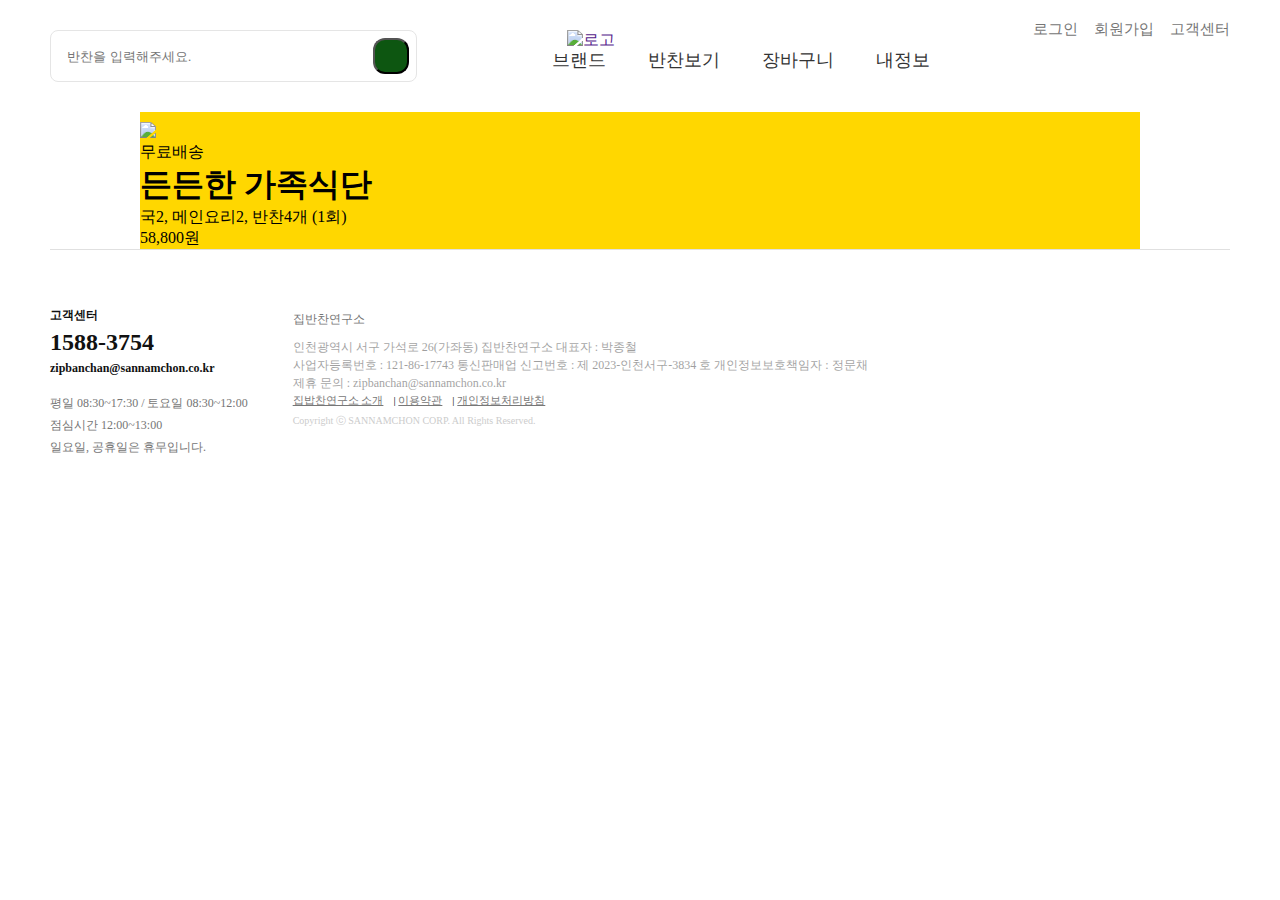
==== sub.html @ 4009bfed "Add files via upload" ====
<!DOCTYPE html>
<html lang="en">

<head>
    <meta charset="UTF-8">
    <meta name="viewport" content="width=device-width, initial-scale=1.0">
    <title>Document</title>
    <link href="css/reset.css" rel="stylesheet">
    <link href="css/common.css" rel="stylesheet">
    <link href="css/sub.css" rel="stylesheet">
</head>

<body>
    <!-- 헤더 -->
    <header>
        <div class="search">
            <form>
                <input type="text" placeholder="반찬을 입력해주세요." name="search">
                <div>
                    <button class="search_but"></button>
                </div>
            </form>
        </div>

        <a href="" class="logo"><img src="img/logo_pc.svg" alt="로고"></a>

        <div class="header_right_top">
            <ul>
                <li class="nav_menu"><a href="#">로그인</a></li>
                <li class="nav_menu"><a href="#">회원가입</a></li>
                <li id="tool_tip" class="nav_menu">
                    <a href="#">고객센터</a>
                    <ul>
                        <li>식단 메뉴</li>
                        <li>조리법</li>
                        <li>공지사항</li>
                        <li>자주묻는 질문</li>
                        <li>1:1 문의</li>
                    </ul>
                </li>
            </ul>
        </div>
        <div class="header_right_btm">
            <ul>
                <li class="nav_menu menu_brand"><a href="#">브랜드</a></li>
                <li class="nav_menu menu_list"><a href="#">반찬보기</a></li>
                <li class="nav_menu menu_cart"><a href="#">장바구니</a></li>
                <li class="nav_menu menu_my"><a href="#">내정보</a></li>
            </ul>
        </div>
    </header>

    <div id="sub">
        <div class="info_main">
            <div class="info_main_img">
                <img src="img/sub/01_top_fam.png">
            </div>
            <div>
                <div>
                    <span>무료배송</span>
                </div>
                <h1>든든한 가족식단</h1>
                <p>국2, 메인요리2, 반찬4개 (1회)</p>
                <p>58,800원</p>
            </div>
            <div>
                
            </div>
        </div>
    </div>

    <!-- footer -->
    <footer>
        <div class="footer_service">
            <h3>고객센터</h3>
            <strong>1588-3754</strong>
            <small>zipbanchan@sannamchon.co.kr</small>
            <p>
                평일 08:30~17:30 / 토요일 08:30~12:00<br>
                점심시간 12:00~13:00<br>
                일요일, 공휴일은 휴무입니다.
            </p>
        </div>
        <div class="footer_info">
            <h3>집반찬연구소</h3>
            <p>
                인천광역시 서구 가석로 26(가좌동) 집반찬연구소 대표자 : 박종철<br>
                사업자등록번호 : 121-86-17743 통신판매업 신고번호 : 제 2023-인천서구-3834 호 개인정보보호책임자 : 정문채<br>
                제휴 문의 : zipbanchan@sannamchon.co.kr
            </p>
            <a href="#">집밥찬연구소 소개</a>|
            <a href="#">이용약관</a>|
            <a href="#">개인정보처리방침</a>
            <small>Copyright ⓒ SANNAMCHON CORP. All Rights Reserved.</small>
        </div>
    </footer>

</body>

</html>
---- css/common.css ----
@charset "utf-8";

header {
    width:1180px;
    height: 112px;
    margin:0 auto;
}

.search {
    float:left;
    width: 367px;
    height: 52px;
    margin: 30px 0 0 0;
    display:flex;
    position:relative;
}

.search input[type="text"] {
    width: 367px;
    height: 52px;
    border-radius: 8px;
    border: 1px solid #E5E5E5;
    background: #FFF;
    padding: 0px 80px 0px 16px;
    box-sizing: border-box;
}

.search div {
    position: absolute;
    right: 0px;
    top: 50%;
    transform: translateY(-50%);
    font-size: 0px;
    display: flex;
    align-items: center;
}

.search button {
    background: url("../img/icon-search-f5f5f5.svg") #0d5611 no-repeat;
    background-position: center;
    display: inline-block;
    margin-right: 8px;
    width: 36px;
    height: 36px;
    border-radius: 12px;
}

.logo {
    width: 140px;
    float:left;
    margin: 30px 0 0 150px;
}

.logo img {
    width: 140px;
    margin: 0 auto;
}

.header_right_top {
    float:right;
    width: 300px;
    margin: 20px 0 20px 0;
}

.header_right_top ul {
    float:right;
}

.header_right_top ul li {
    float: left;
}

.header_right_top ul li a {
    position: relative;
    padding-left: 0px;
    color: #757575;
    font-size: 15px;
    font-weight: 400;
    line-height: 15px;
    margin-left: 16px;
    padding: 10px 0;
}

#tool_tip ul {
    display:none;
}

.header_right_btm {
    float:right;
}

.header_right_btm ul li {
    float: left;
}

.header_right_btm ul li a {
    color: #333;
    font-size: 18px;
    font-weight: 400;
    line-height: 18px;
    padding-left: 28px;
    margin-left: 14px;
}

.menu_brand a {
    background-image: url("../img/icon-document-d4d4d4.svg");
    background-repeat:no-repeat;
    background-position:left center;
    background-size:24px;
}
.menu_list a {
    background-image: url("../img/icon-list-d4d4d4.svg");
    background-repeat:no-repeat;
    background-position:left center;
    background-size:24px;
}
.menu_cart a {
    background-image: url("../img/icon-cart-d4d4d4.svg");
    background-repeat:no-repeat;
    background-position:left center;
    background-size:24px;
}
.menu_my a {
    background-image: url("../img/icon-my-d4d4d4.svg");
    background-repeat:no-repeat;
    background-position:left center;
    background-size:24px;
}

footer {
    padding: 59px 0px;
    width: 1180px;
    margin: 0px auto;
    display: flex;
    border-top: 1px solid #e0e0e0
}

footer .footer_service {
    margin-right: 45px;
    color: #111;
}

footer .footer_service h3 {
    color: #111;
    font-size: 12px;
    font-weight: 600;
    line-height: 12px;
    margin-bottom: 9px;
    display: block;
}

footer .footer_service strong {
    font-size: 24px;
    font-weight: 600;
    line-height: 24px;
    display: block;
    margin-bottom: 4px;
}

footer .footer_service small {
    font-size: 12px;
    font-weight: 600;
    line-height: 12px;
}

footer .footer_service p {
    margin-top: 16px;
    color: #757575;
    font-size: 12px;
    font-weight: 400;
    line-height: 22px;
}

footer .footer_info {
    font-size:11px;
}

footer .footer_info h3 {
    color: #757575;
    font-size: 12px;
    font-weight: 400;
    line-height: 21px;
    display: block;
    margin-bottom: 8px;
}

footer .footer_info p {
    color: #111;
    font-size: 12px;
    font-weight: 400;
    line-height: 18px;
    opacity: 0.4;
}

footer .footer_info a {
    margin-top:20px;
    color: #777;
    font-size: 11px;
    font-weight: 400;
    line-height: 16.5px;
    text-decoration: underline;
    position: relative;
    margin-right: 5px;
    padding-right: 5px;
}

footer .footer_info small {
    display: block;
    margin-top: 3px;
    color: #ccc;
    font-size: 10px;
    font-weight: 400;
    line-height: 17.5px;
}
---- css/sub.css ----
@charset "utf-8";

#sub {
    width: 1000px;
    height: auto;
    margin: 0 auto;
    padding-top:10px;
    background-color: gold;
}
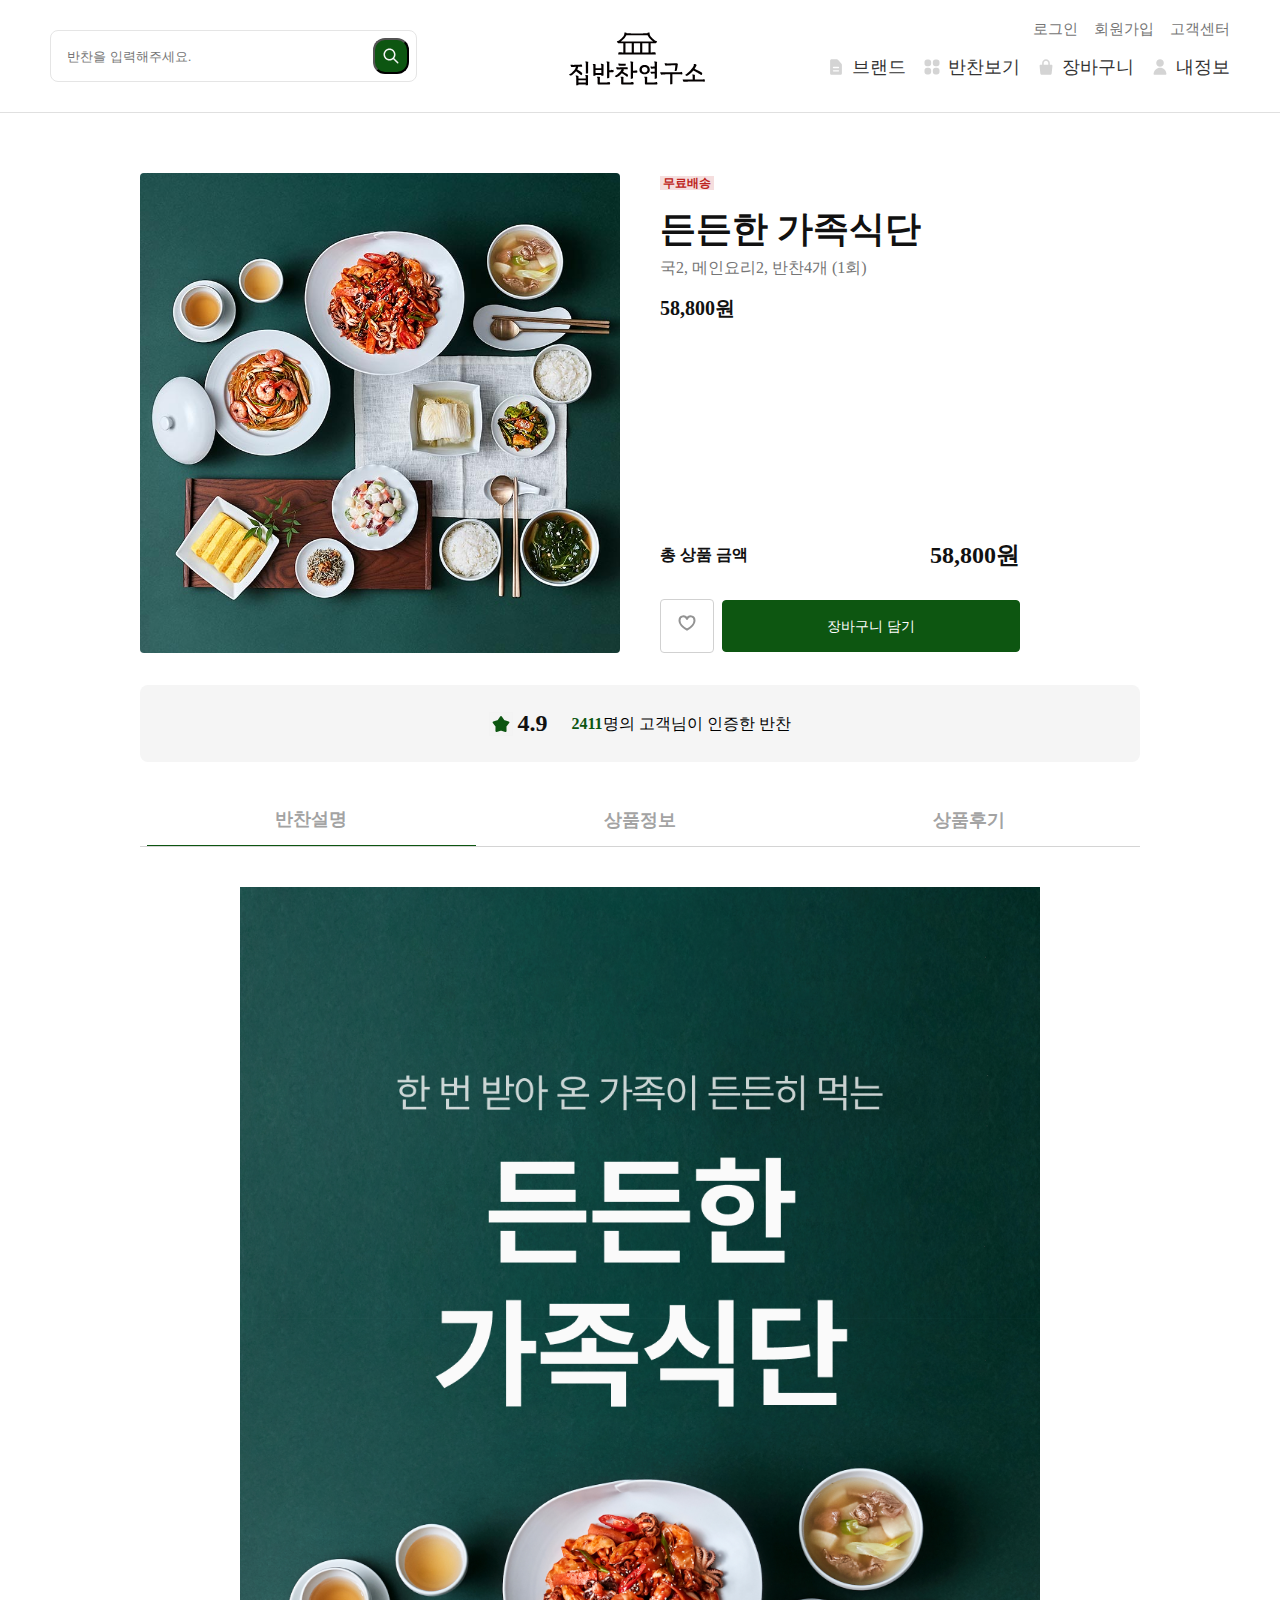
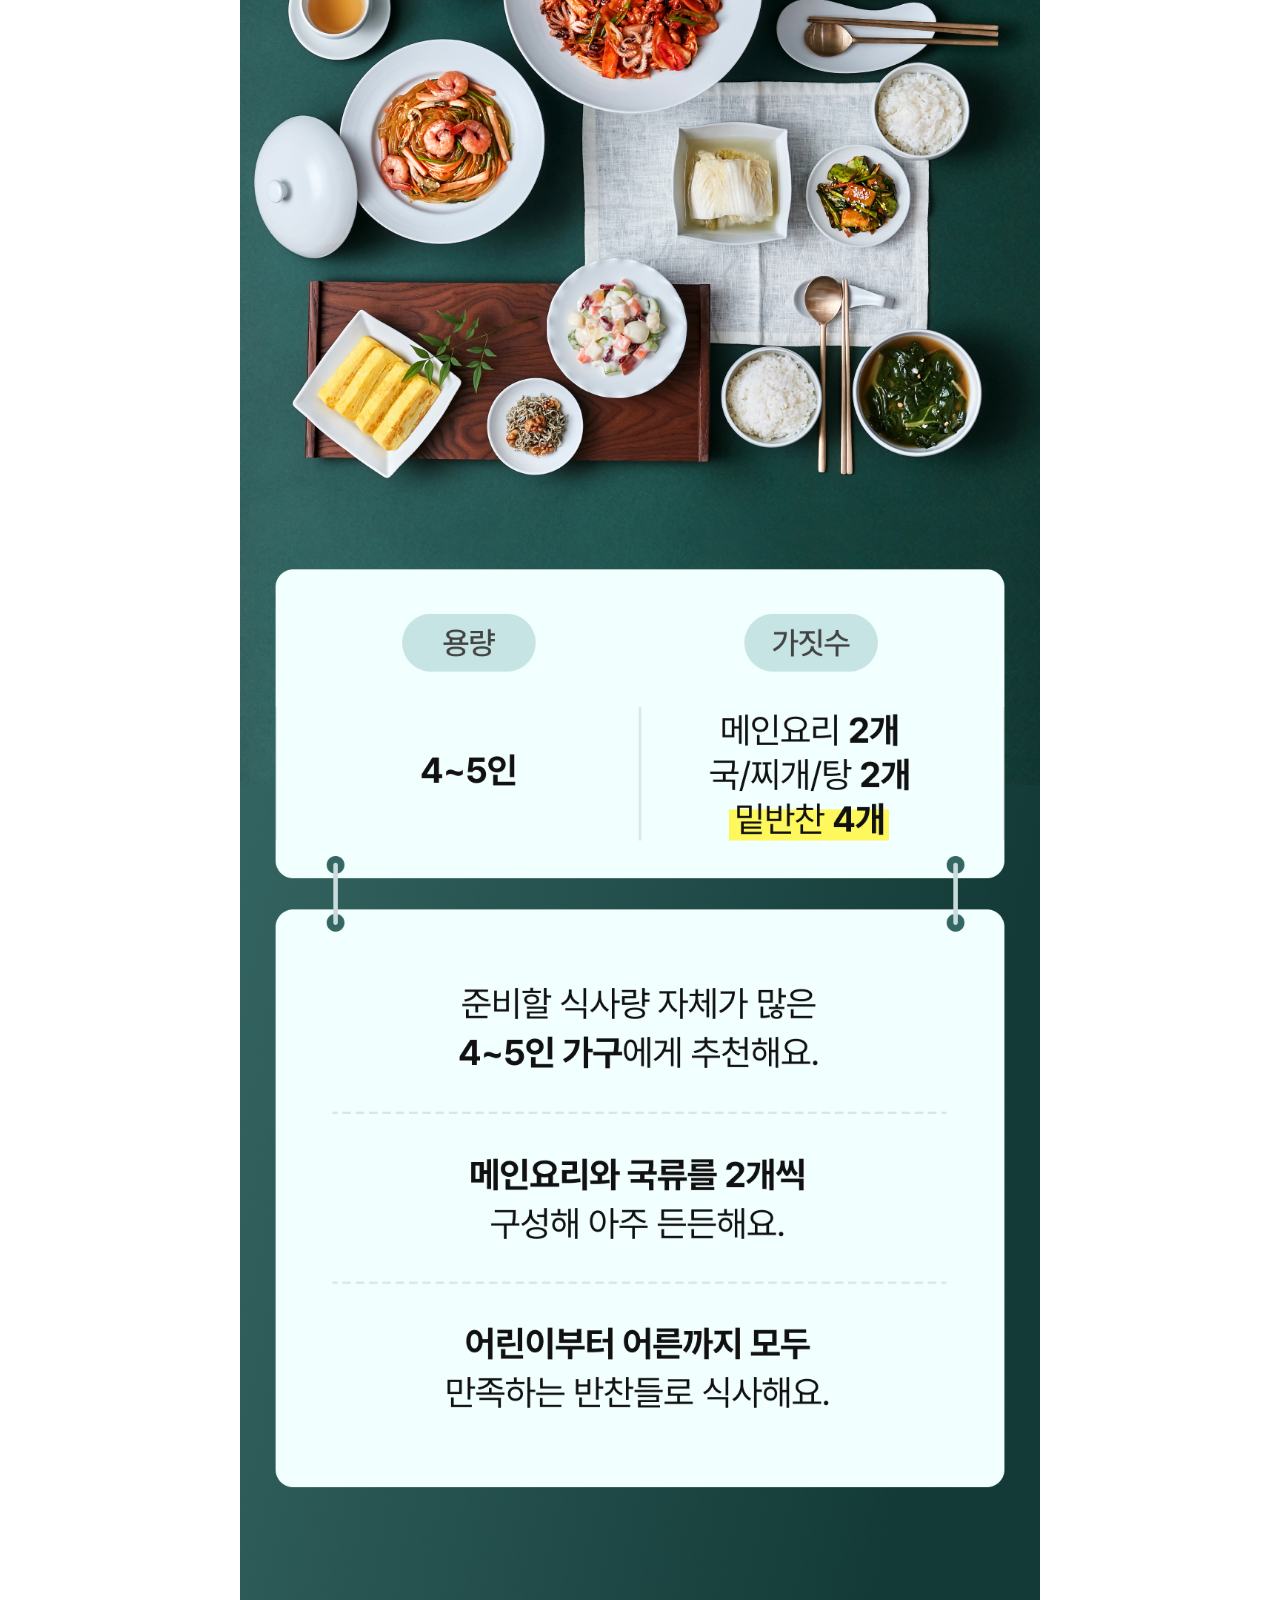
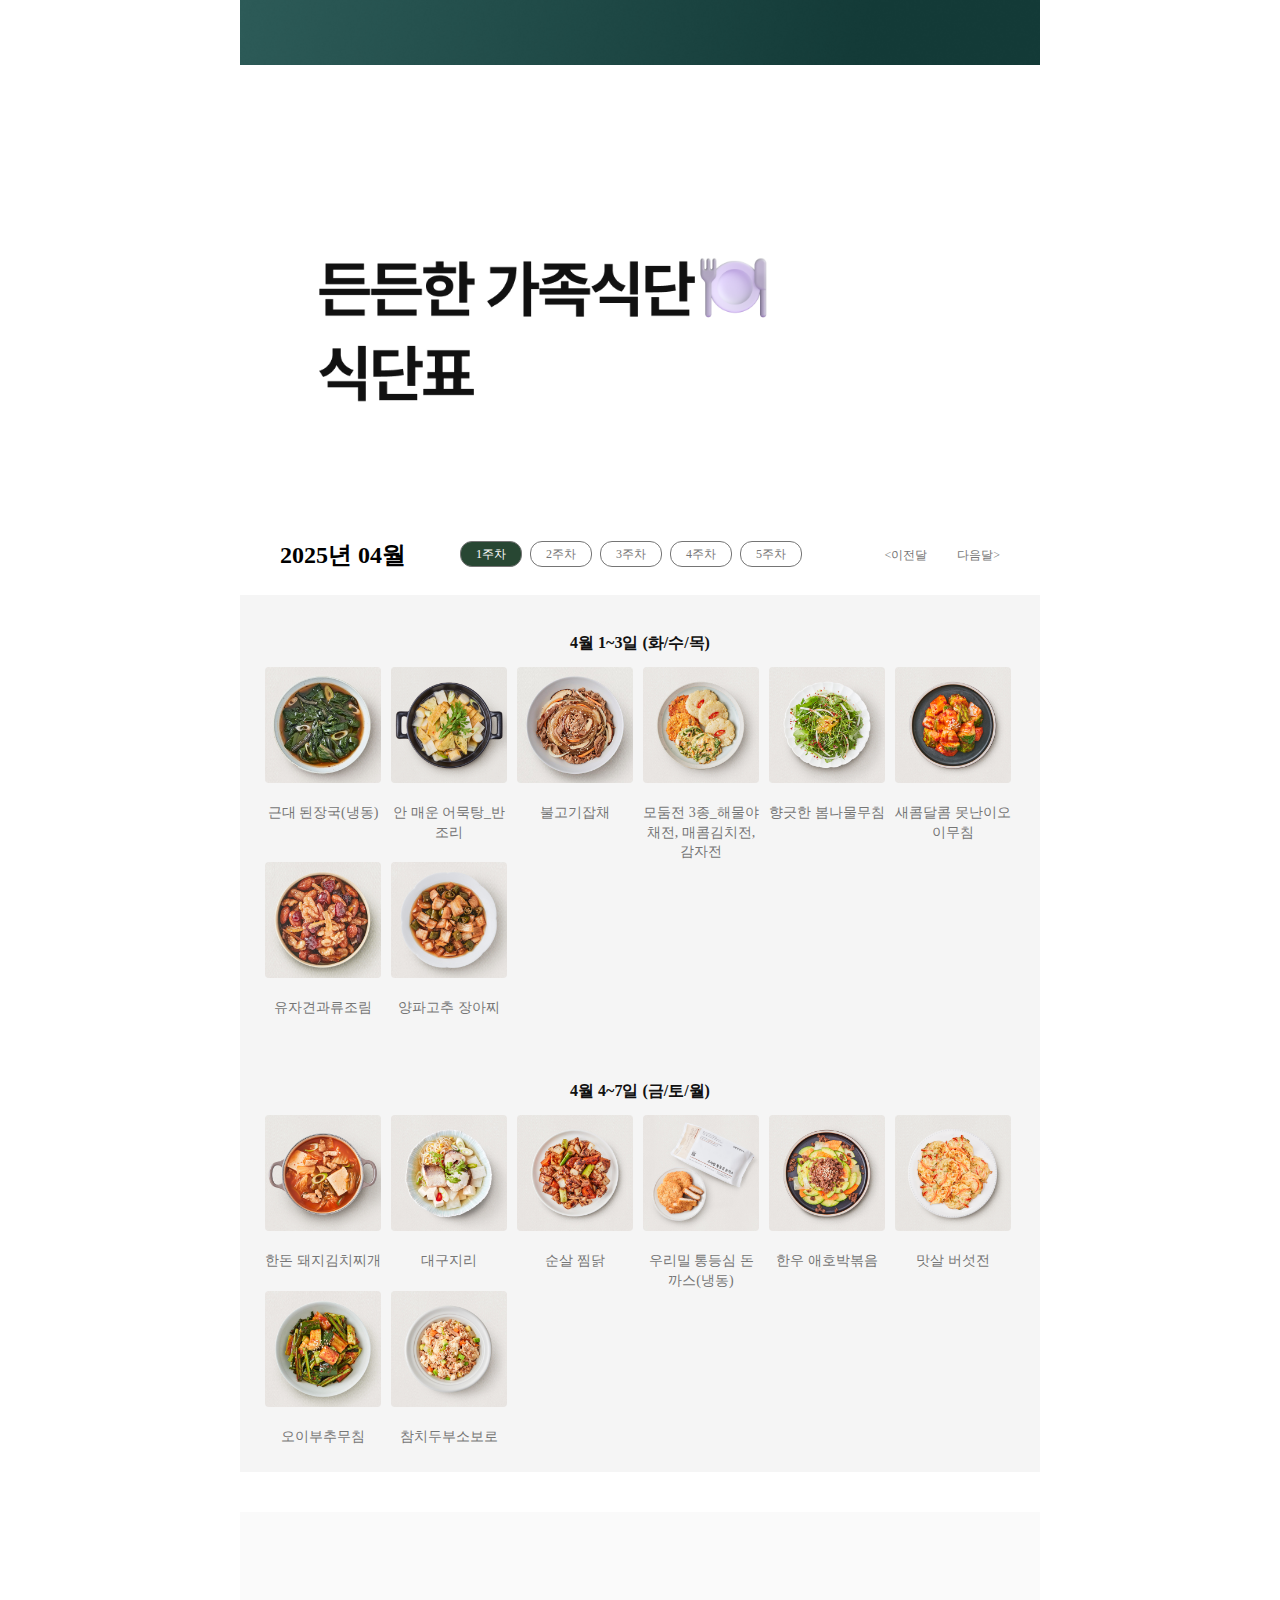
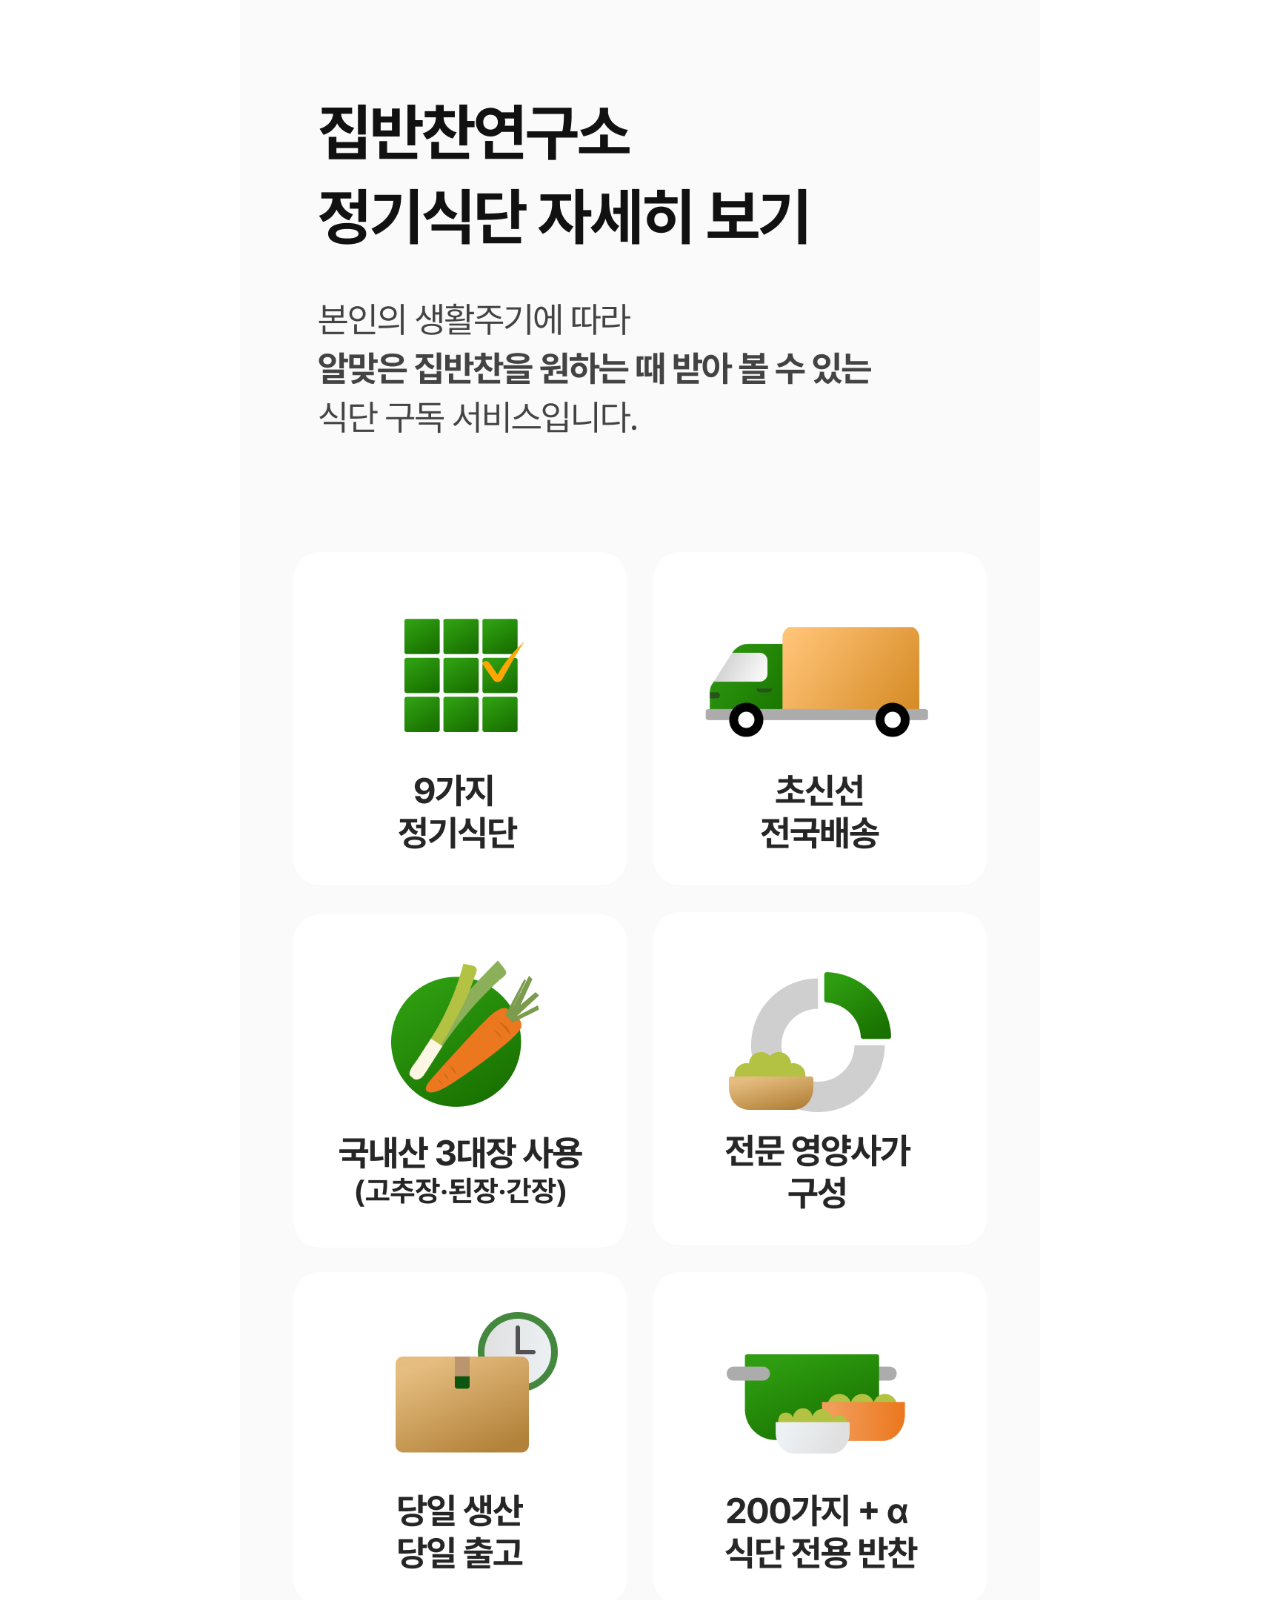
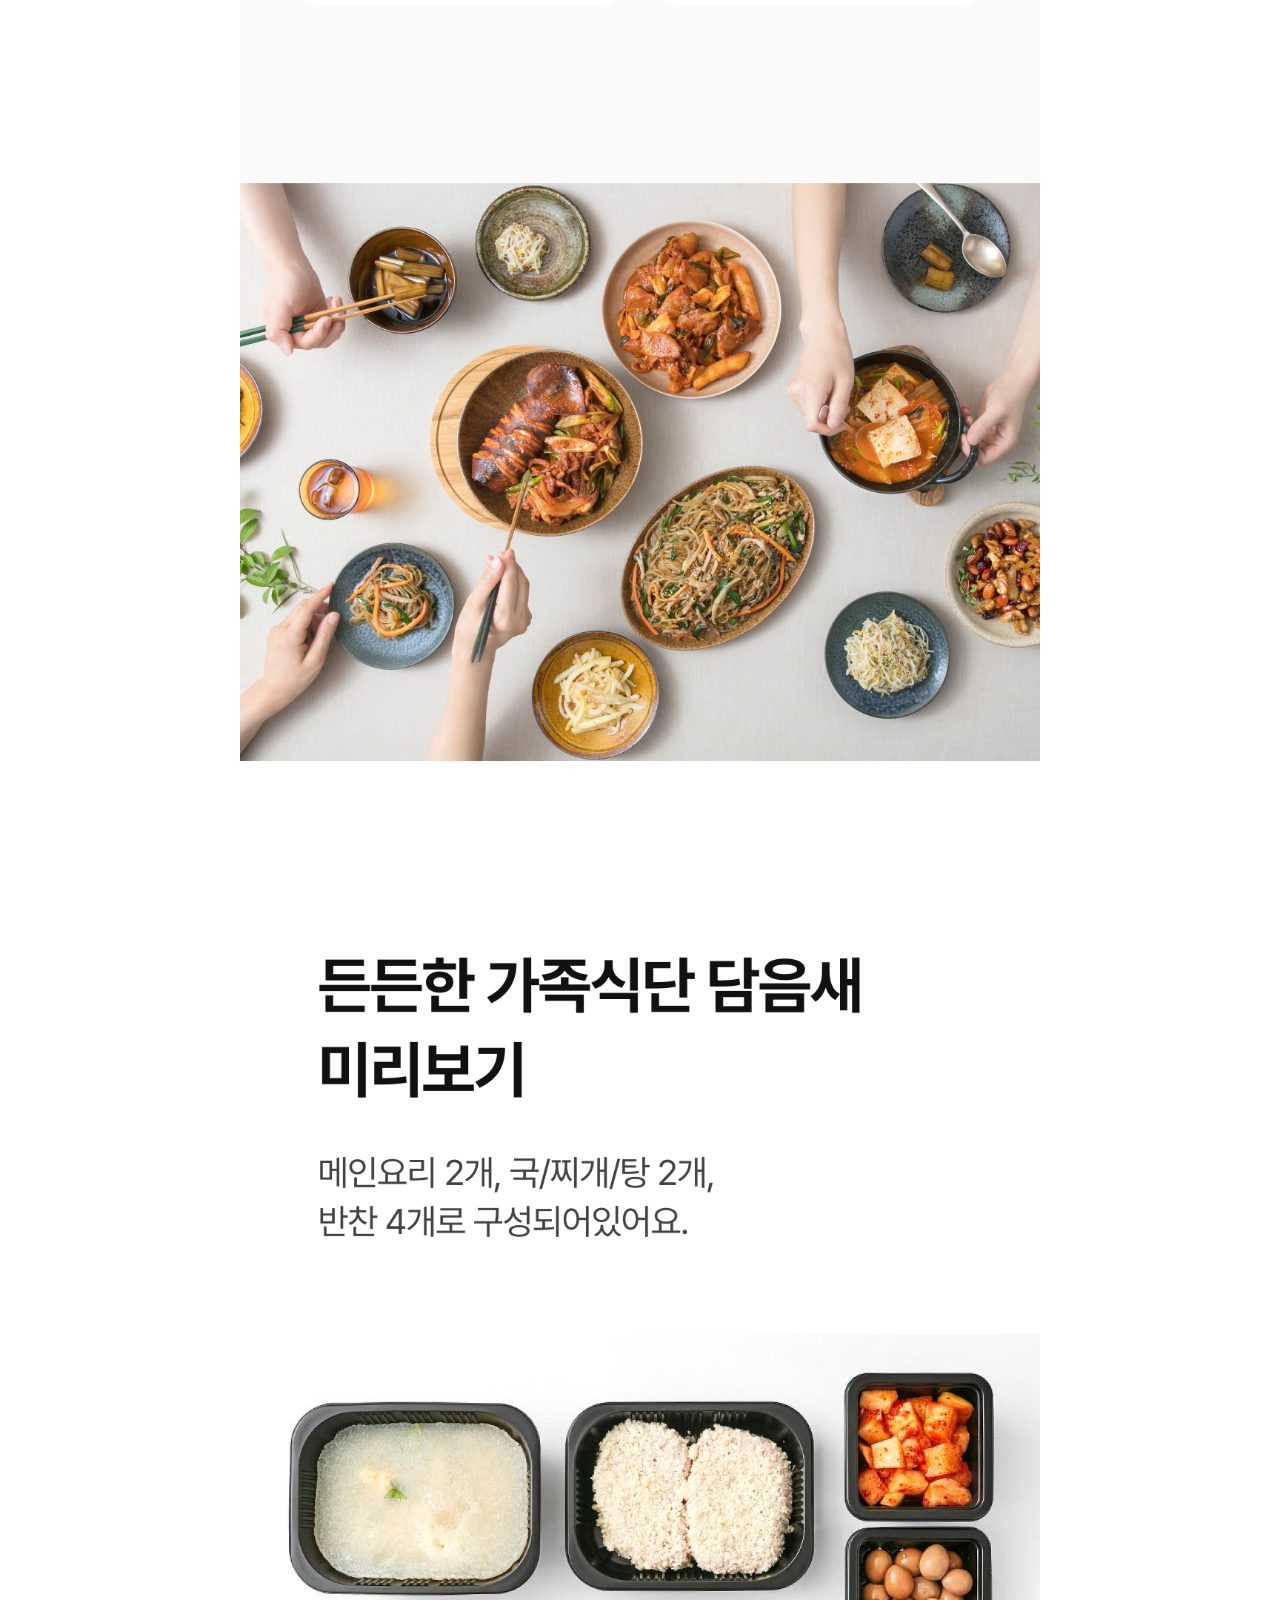
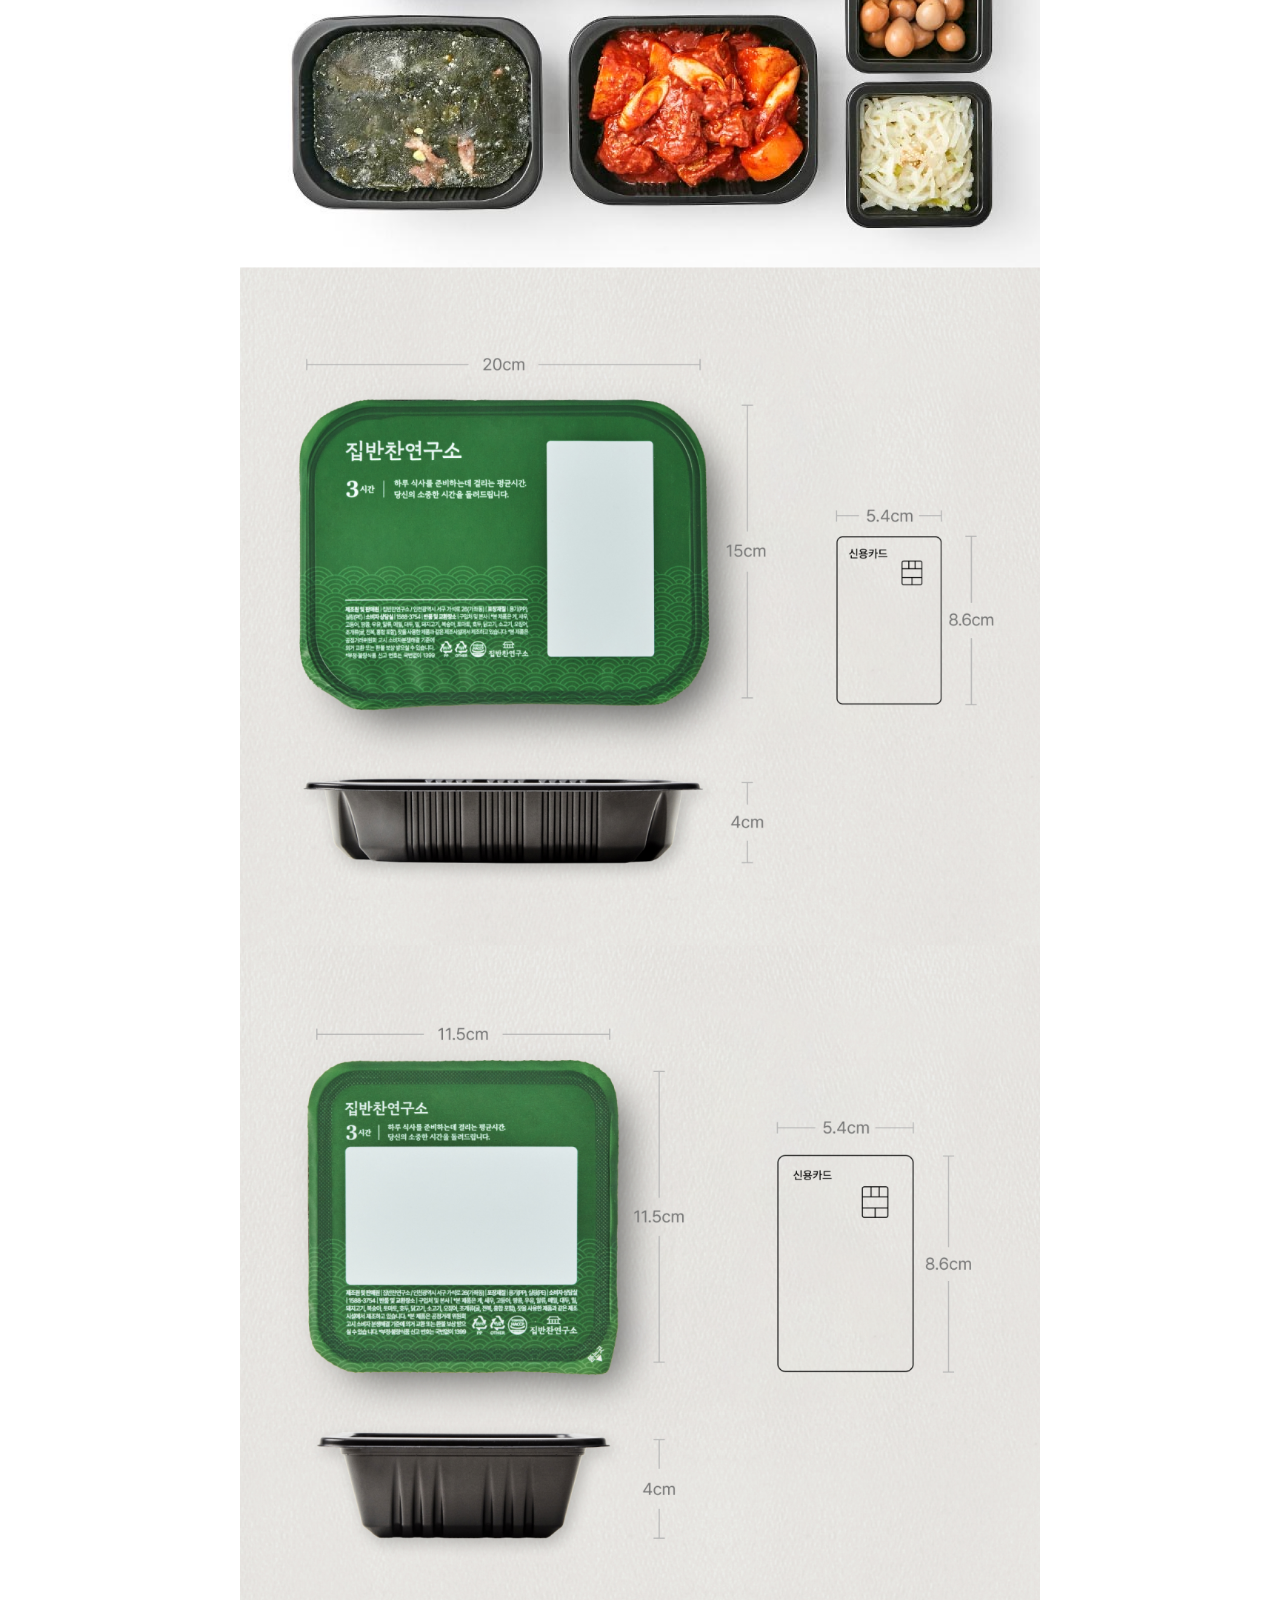
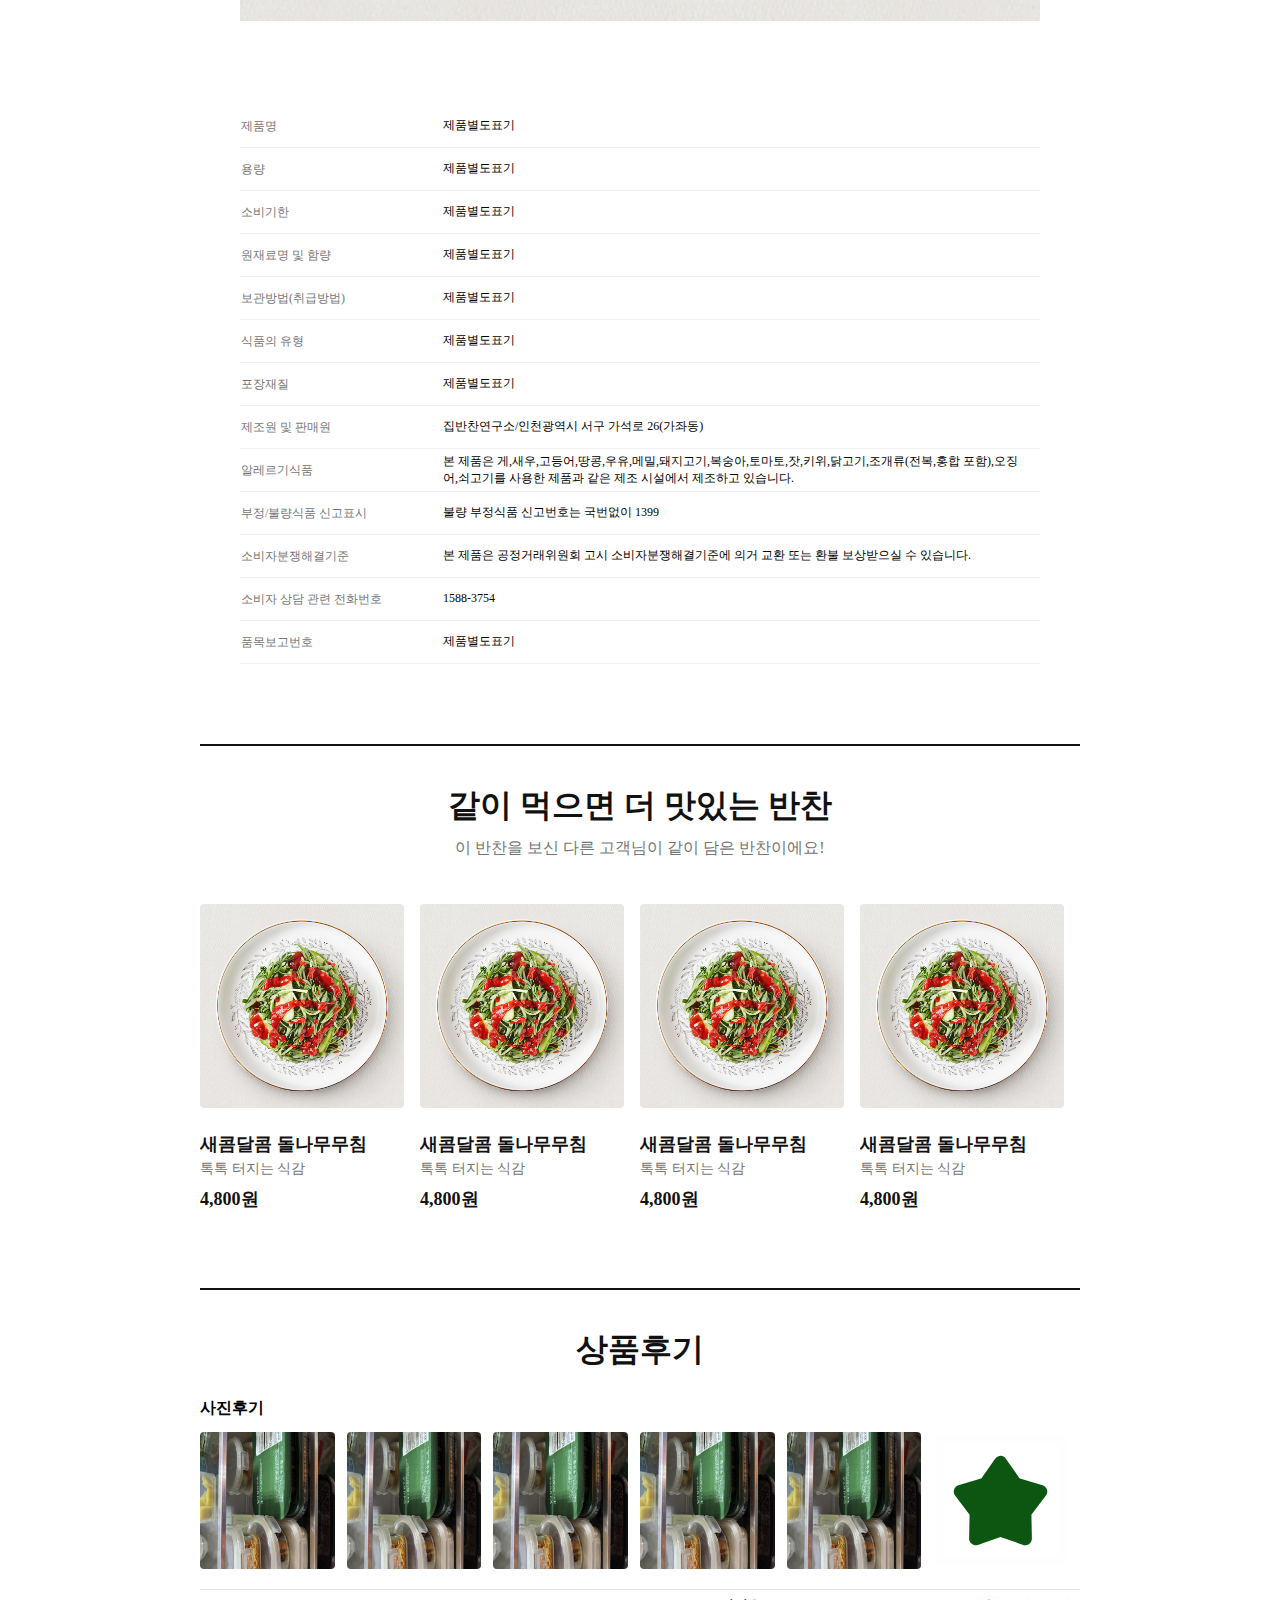
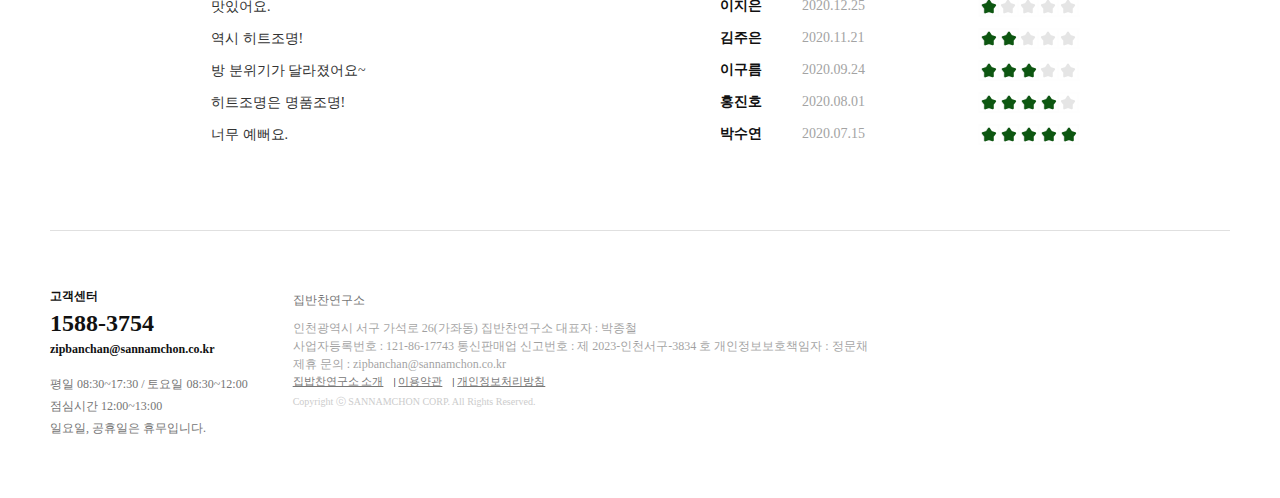
==== commit b68174a3: "sub.html" ====
--- a/sub.html
+++ b/sub.html
@@ -13,58 +13,334 @@
 <body>
     <!-- 헤더 -->
     <header>
-        <div class="search">
-            <form>
-                <input type="text" placeholder="반찬을 입력해주세요." name="search">
+        <div class="head">
+            <div class="search">
+                <form>
+                    <input type="text" placeholder="반찬을 입력해주세요." name="search">
+                    <div>
+                        <button class="search_but"></button>
+                    </div>
+                </form>
+            </div>
+
+            <a href="" class="logo"><img src="img/logo_pc.svg" alt="로고"></a>
+
+            <div class="header_right_top">
+                <ul>
+                    <li class="nav_menu"><a href="#">로그인</a></li>
+                    <li class="nav_menu"><a href="#">회원가입</a></li>
+                    <li id="tool_tip" class="nav_menu">
+                        <a href="#">고객센터</a>
+                        <ul>
+                            <li>식단 메뉴</li>
+                            <li>조리법</li>
+                            <li>공지사항</li>
+                            <li>자주묻는 질문</li>
+                            <li>1:1 문의</li>
+                        </ul>
+                    </li>
+                </ul>
+            </div>
+            <div class="header_right_btm">
+                <ul>
+                    <li class="nav_menu menu_brand"><a href="#">브랜드</a></li>
+                    <li class="nav_menu menu_list"><a href="#">반찬보기</a></li>
+                    <li class="nav_menu menu_cart"><a href="#">장바구니</a></li>
+                    <li class="nav_menu menu_my"><a href="#">내정보</a></li>
+                </ul>
+            </div>
+        </div>
+    </header>
+
+    <div id="sub">
+        <div id="banchan_main">
+            <div class="banchan_main_img">
+                <img src="img/sub/479_ZIP_P_9078_T_2.jpg" alt="">
+            </div>
+            <div class="banchan_main_info">
                 <div>
-                    <button class="search_but"></button>
-                </div>
-            </form>
-        </div>
-
-        <a href="" class="logo"><img src="img/logo_pc.svg" alt="로고"></a>
-
-        <div class="header_right_top">
-            <ul>
-                <li class="nav_menu"><a href="#">로그인</a></li>
-                <li class="nav_menu"><a href="#">회원가입</a></li>
-                <li id="tool_tip" class="nav_menu">
-                    <a href="#">고객센터</a>
-                    <ul>
-                        <li>식단 메뉴</li>
-                        <li>조리법</li>
-                        <li>공지사항</li>
-                        <li>자주묻는 질문</li>
-                        <li>1:1 문의</li>
-                    </ul>
-                </li>
-            </ul>
-        </div>
-        <div class="header_right_btm">
-            <ul>
-                <li class="nav_menu menu_brand"><a href="#">브랜드</a></li>
-                <li class="nav_menu menu_list"><a href="#">반찬보기</a></li>
-                <li class="nav_menu menu_cart"><a href="#">장바구니</a></li>
-                <li class="nav_menu menu_my"><a href="#">내정보</a></li>
-            </ul>
-        </div>
-    </header>
-
-    <div id="sub">
-        <div class="info_main">
-            <div class="info_main_img">
-                <img src="img/sub/01_top_fam.png">
-            </div>
-            <div>
+                    <span class="prd_tag tag_3">무료배송</span>
+                </div>
+                <h1>든든한 가족식단</h1>
+                <p class="banchan_main_desc">국2, 메인요리2, 반찬4개 (1회)</p>
+                <p class="banchan_main_price">58,800원</p>
+                <div class="banchan_main_bottom">
+                    <div class="banchan_total_price">
+                        <strong>총 상품 금액</strong>
+                        <p>58,800원</p>
+                    </div>
+                    <div class="banchan_btn_class">
+                        <a href="#" class="like_btn"><img src="img/sub/icon-heart-939393-20.svg"></a>
+                        <a href="#" class="add_cart">장바구니 담기</a>
+                    </div>
+                </div>
+            </div>
+        </div>
+
+        <div id="banchan_star_rank">
+            <strong>
+                <img src="img/sub/icon-star-0d5611-24.svg" alt="">4.9
+            </strong>
+            <p><strong>2411</strong>명의 고객님이 인증한 반찬</p>
+        </div>
+
+        <div id="banchan_content">
+            <div class="banchan_tab">
+                <ul>
+                    <li class="on"><a href="#banchan_description">반찬설명</a></li>
+                    <li><a href="#banchan_info">상품정보</a></li>
+                    <li><a href="#banchan_review">상품후기</a></li>
+                </ul>
+            </div>
+
+            <!-- 반찬 설명 -->
+            <div id="banchan_description">
+                <img src="img/sub/01_top_fam.png" alt="">
+                <img src="img/sub/02_con_title_fam.png" alt="">
+                <div id="regular_menu">
+                    <div class="calinder">
+                        <h3>2025년 04월</h3>
+                        <ul>
+                            <li class="on">1주차</li>
+                            <li>2주차</li>
+                            <li>3주차</li>
+                            <li>4주차</li>
+                            <li>5주차</li>
+                        </ul>
+                        <div class="prenext_btn">
+                            <a href="">&lt;이전달</a>
+                            <a href="">다음달&gt;</a>
+                        </div>
+                    </div>
+                    <div class="regular_menu_content">
+                        <h4>4월 1~3일 (화/수/목)</h4>
+                        <ul>
+                            <li>
+                                <img src="img/sub/201_ZIP_P_2011_T.jpg" alt="">
+                                <p>근대 된장국(냉동)</p>
+                            </li>
+                            <li>
+                                <img src="img/sub/2287_ZIP_P_9535_T.png" alt="">
+                                <p>안 매운 어묵탕_반조리</p>
+                            </li>
+                            <li>
+                                <img src="img/sub/1203_ZIP_P_6234_T.jpg" alt="">
+                                <p>불고기잡채</p>
+                            </li>
+                            <li>
+                                <img src="img/sub/1080_ZIP_P_3077_T_RE.jpg" alt="">
+                                <p>모둠전 3종_해물야채전, 매콤김치전, 감자전</p>
+                            </li>
+                            <li>
+                                <img src="img/sub/1410_ZIP_P_5147_T.jpg" alt="">
+                                <p>향긋한 봄나물무침</p>
+                            </li>
+                            <li>
+                                <img src="img/sub/1481_ZIP_P_5164_T.jpg" alt="">
+                                <p>새콤달콤 못난이오이무침</p>
+                            </li>
+                            <li>
+                                <img src="img/sub/241_ZIP_P_4021_T.jpg" alt="">
+                                <p>유자견과류조림</p>
+                            </li>
+                            <li>
+                                <img src="img/sub/576_ZIP_P_3040_T.jpg" alt="">
+                                <p>양파고추 장아찌</p>
+                            </li>
+                        </ul>
+                    </div>
+                    <div class="regular_menu_content">
+                        <h4>4월 4~7일 (금/토/월)</h4>
+                        <ul>
+                            <li>
+                                <img src="img/sub/1364_ZIP_P_1043_T.jpg" alt="">
+                                <p>한돈 돼지김치찌개</p>
+                            </li>
+                            <li>
+                                <img src="img/sub/1972_ZIP_P_1062_T.jpg" alt="">
+                                <p>대구지리</p>
+                            </li>
+                            <li>
+                                <img src="img/sub/2002_ZIP_P_4087_T.jpg" alt="">
+                                <p>순살 찜닭</p>
+                            </li>
+                            <li>
+                                <img src="img/sub/1586_ZIP_C_5041_T.jpg" alt="">
+                                <p>우리밀 통등심 돈까스(냉동)</p>
+                            </li>
+                            <li>
+                                <img src="img/sub/1998_ZIP_P_6395_T.jpg" alt="">
+                                <p>한우 애호박볶음</p>
+                            </li>
+                            <li>
+                                <img src="img/sub/2110_ZIP_P_3150_t_xxx.png" alt="">
+                                <p>맛살 버섯전</p>
+                            </li>
+                            <li>
+                                <img src="img/sub/269_ZIP_P_5032_T.jpg" alt="">
+                                <p>오이부추무침</p>
+                            </li>
+                            <li>
+                                <img src="img/sub/1823_ZIP_P_6308_T.jpg" alt="">
+                                <p>참치두부소보로</p>
+                            </li>
+                        </ul>
+                    </div>
+                </div>
+
+                <img src="img/sub/03_con_1.png" alt="">
+                <img src="img/sub/06_con_fam.png" alt="">
+            </div>
+
+            <!-- 상품정보 -->
+            <div id="banchan_info">
+                <table>
+                    <tr>
+                        <th>제품명</th>
+                        <td>제품별도표기</td>
+                    </tr>
+                    <tr>
+                        <th>용량</th>
+                        <td>제품별도표기</td>
+                    </tr>
+                    <tr>
+                        <th>소비기한</th>
+                        <td>제품별도표기</td>
+                    </tr>
+                    <tr>
+                        <th>원재료명 및 함량</th>
+                        <td>제품별도표기</td>
+                    </tr>
+                    <tr>
+                        <th>보관방법(취급방법)</th>
+                        <td>제품별도표기</td>
+                    </tr>
+                    <tr>
+                        <th>식품의 유형</th>
+                        <td>제품별도표기</td>
+                    </tr>
+                    <tr>
+                        <th>포장재질</th>
+                        <td>제품별도표기</td>
+                    </tr>
+                    <tr>
+                        <th>제조원 및 판매원</th>
+                        <td>집반찬연구소/인천광역시 서구 가석로 26(가좌동)</td>
+                    </tr>
+                    <tr>
+                        <th>알레르기식품</th>
+                        <td>
+                            본 제품은 게,새우,고등어,땅콩,우유,메밀,돼지고기,복숭아,토마토,잣,키위,닭고기,조개류(전복,홍합 포함),오징어,쇠고기를 사용한 제품과 같은 제조 시설에서 제조하고
+                            있습니다.</td>
+                    </tr>
+                    <tr>
+                        <th>부정/불량식품 신고표시</th>
+                        <td>불량 부정식품 신고번호는 국번없이 1399</td>
+                    </tr>
+                    <tr>
+                        <th>소비자분쟁해결기준</th>
+                        <td>본 제품은 공정거래위원회 고시 소비자분쟁해결기준에 의거 교환 또는 환불 보상받으실 수 있습니다.</td>
+                    </tr>
+                    <tr>
+                        <th>소비자 상담 관련 전화번호</th>
+                        <td>1588-3754</td>
+                    </tr>
+                    <tr>
+                        <th>품목보고번호</th>
+                        <td>
+                            제품별도표기</td>
+                    </tr>
+                </table>
+            </div>
+
+            <!-- 같이 먹으면 더 맛있는 반찬 -->
+            <div class="banchan_recommend">
+                <h2>같이 먹으면 더 맛있는 반찬</h2>
+                <p>이 반찬을 보신 다른 고객님이 같이 담은 반찬이에요!</p>
+                <div class="banchan_recommend_list">
+                    <div class="product">
+                        <img src="img/1409_ZIP_P_5146_T.jpg" alt="새콤달콤 돌나무무침">
+                        <div class="prd_discription">
+                            <h4>새콤달콤 돌나무무침</h4>
+                            <p>톡톡 터지는 식감</p>
+                            <h5>4,800원</h5>
+                        </div>
+                    </div>
+                    <div class="product">
+                        <img src="img/1409_ZIP_P_5146_T.jpg" alt="새콤달콤 돌나무무침">
+                        <div class="prd_discription">
+                            <h4>새콤달콤 돌나무무침</h4>
+                            <p>톡톡 터지는 식감</p>
+                            <h5>4,800원</h5>
+                        </div>
+                    </div>
+                    <div class="product">
+                        <img src="img/1409_ZIP_P_5146_T.jpg" alt="새콤달콤 돌나무무침">
+                        <div class="prd_discription">
+                            <h4>새콤달콤 돌나무무침</h4>
+                            <p>톡톡 터지는 식감</p>
+                            <h5>4,800원</h5>
+                        </div>
+                    </div>
+                    <div class="product">
+                        <img src="img/1409_ZIP_P_5146_T.jpg" alt="새콤달콤 돌나무무침">
+                        <div class="prd_discription">
+                            <h4>새콤달콤 돌나무무침</h4>
+                            <p>톡톡 터지는 식감</p>
+                            <h5>4,800원</h5>
+                        </div>
+                    </div>
+                </div>
+            </div>
+
+            <!-- 상품 후기 -->
+            <div id="banchan_review">
+                <h2>상품후기</h2>
                 <div>
-                    <span>무료배송</span>
-                </div>
-                <h1>든든한 가족식단</h1>
-                <p>국2, 메인요리2, 반찬4개 (1회)</p>
-                <p>58,800원</p>
-            </div>
-            <div>
-                
+                    <h3>사진후기</h3>
+                    <div class="photo_review">
+                        <ul>
+                            <li><img src="img/sub/RV0000572461.jpg"></li>
+                            <li><img src="img/sub/RV0000572461.jpg"></li>
+                            <li><img src="img/sub/RV0000572461.jpg"></li>
+                            <li><img src="img/sub/RV0000572461.jpg"></li>
+                            <li><img src="img/sub/RV0000572461.jpg"></li>
+                            <li><img src="img/sub/icon-star-0d5611-20.svg"></li>
+                        </ul>
+                    </div>
+                </div>
+                <table class="review_list">
+                    <tr>
+                        <td class="review_content"><a href="#">맛있어요.</a></td>
+                        <td class="reviewer">이지은</td>
+                        <td class="review_date">2020.12.25</td>
+                        <td class="star"><div class="star1"></div></td>
+                    </tr>
+                    <tr>
+                        <td class="review_content"><a href="#">역시 히트조명!</a></td>
+                        <td class="reviewer">김주은</td>
+                        <td class="review_date">2020.11.21</td>
+                        <td class="star"><div class="star2"></div></td>
+                    </tr>
+                    <tr>
+                        <td class="review_content"><a href="#">방 분위기가 달라졌어요~</a></td>
+                        <td class="reviewer">이구름</td>
+                        <td class="review_date">2020.09.24</td>
+                        <td class="star"><div class="star3"></div></td>
+                    </tr>
+                    <tr>
+                        <td class="review_content"><a href="#">히트조명은 명품조명!</a></td>
+                        <td class="reviewer">홍진호</td>
+                        <td class="review_date">2020.08.01</td>
+                        <td class="star"><div class="star4"></div></td>
+                    </tr>
+                    <tr>
+                        <td class="review_content"><a href="#">너무 예뻐요.</a></td>
+                        <td class="reviewer">박수연</td>
+                        <td class="review_date">2020.07.15</td>
+                        <td class="star"><div class="star5"></div></td>
+                    </tr>
+                </table>
             </div>
         </div>
     </div>
--- a/css/common.css
+++ b/css/common.css
@@ -1,6 +1,11 @@
 @charset "utf-8";
 
 header {
+    width:100%;
+    border-bottom: 1px solid #E0E0E0;
+}
+
+.head {
     width:1180px;
     height: 112px;
     margin:0 auto;
--- a/css/sub.css
+++ b/css/sub.css
@@ -3,7 +3,539 @@
 #sub {
     width: 1000px;
     height: auto;
+    margin: 60px auto;
+}
+
+#banchan_main {
+    display: flex;
+    margin-bottom: 32px;
+}
+
+#banchan_main .banchan_main_img {
+    width: 480px;
+    height: 480px;
+    margin-right: 40px;
+}
+
+#banchan_main .banchan_main_img img {
+    width: 100%;
+    border-radius: 4px;
+}
+
+#banchan_main .banchan_main_info {
+    width: 360px;
+    position: relative;
+}
+
+.prd_tag {
+    font-size: 12px;
+    line-height: 18px;
+    padding: 0 3px;
+    margin-right: 5px;
+    font-weight: 600;
+}
+
+.tag_1 {
+    color: #0D5611;
+    background-color: rgba(13, 86, 17, .15);
+}
+
+.tag_2 {
+    color: #F39C12;
+    background-color: rgba(243, 156, 18, .15);
+}
+
+.tag_3 {
+    color: #BD2420;
+    background-color: rgba(189, 36, 32, .15);
+}
+
+.tag_4 {
+    color: #525252;
+    background-color: #F0F0F0;
+}
+
+.banchan_main_info h1 {
+    color: #111;
+    font-size: 36px;
+    font-weight: 700;
+    line-height: 50.4px;
+    margin: 12px 0 4px;
+    display: block;
+}
+
+.banchan_main_info p.banchan_main_desc {
+    color: #757575;
+    font-size: 16px;
+    font-weight: 400;
+    line-height: 19.2px;
+    margin-bottom: 20px;
+}
+
+.banchan_main_info p.banchan_main_price {
+    color: #111;
+    font-size: 20px;
+    font-weight: 700;
+    line-height: 20px;
+}
+
+.banchan_main_bottom {
+    position: absolute;
+    bottom: 0;
+    left: 0;
+    width: 100%;
+}
+
+.banchan_total_price {
+    padding: 20px 0;
+    position: relative;
+}
+
+.banchan_total_price strong {
+    color: #111;
+    font-size: 16px;
+    font-weight: 700;
+    line-height: 24px;
+}
+
+.banchan_total_price p {
+    color: #111;
+    font-size: 24px;
+    font-weight: 700;
+    line-height: 24px;
+    position: absolute;
+    top: 50%;
+    right: 0;
+    transform: translateY(-50%);
+}
+
+.banchan_btn_class {
+    margin-top: 12px;
+    display: flex;
+    align-items: center;
+    flex-wrap: wrap;
+    gap: 8px;
+}
+
+.like_btn {
+    border-radius: 4px;
+    border: 1px solid #D1D1D1;
+    background: #FFF;
+    width: 52px;
+    height: 52px;
+    flex: 0 0 52px;
+    text-align: center;
+    line-height: 55px;
+}
+
+.add_cart {
+    border-radius: 4px;
+    height: 52px;
+    line-height: 52px;
+    flex: 1;
+    background-color: #0D5611;
+    color: #fff;
+    padding: 0 12px;
+    box-sizing: border-box;
+    display: inline-block;
+    text-align: center;
+    font-size: 14px;
+    font-weight: 400;
+    border: 1px solid #0D5611;
+}
+
+#banchan_star_rank {
+    border-radius: 8px;
+    background-color: #F5F5F5;
+    margin-bottom: 32px;
+    padding: 25px 0;
+    display: flex;
+    align-items: center;
+    gap: 24px;
+    justify-content: center;
+}
+
+#banchan_star_rank>strong {
+    color: #111;
+    font-size: 24px;
+    font-weight: 700;
+    display: flex;
+    align-items: center;
+    gap: 4px;
+}
+
+#banchan_star_rank p {
+    font-size: 16px;
+    font-weight: 400;
+    line-height: 100%;
+}
+
+#banchan_star_rank p>strong {
+    color: #0D5611;
+}
+
+.banchan_tab {
+    border-bottom: 1px solid #D4D4D4;
+    margin-bottom: 40px;
+    /**position: fixed;
+    width: 100%;
+    left: 0px;
+    top:0px;**/
+    background-color: #FFF;
+}
+
+.banchan_tab ul {
+    display:flex;
+    align-items: center;
+    justify-content: center;
+}
+
+.banchan_tab li {
+    width: 329px;
+    display: inline-block;
+    padding: 16px 0px;
+    position: relative;
+    text-align: center;
+}
+
+.banchan_tab li a {
+    color: #A3A3A3;
+    font-size: 18px;
+    font-weight: 700;
+    line-height: 18px;
+}
+
+.banchan_tab li.on {
+    color: #0D5611;
+    border-bottom: 1px solid #0D5611;
+}
+
+#banchan_description {
+    width: 800px;
     margin: 0 auto;
-    padding-top:10px;
-    background-color: gold;
-}+}
+
+#banchan_description>img {
+    width: 800px;
+}
+
+#regular_menu {
+    padding-top: 20px;
+    margin-bottom: 40px;
+}
+
+#regular_menu .calinder {
+    padding: 10px;
+}
+
+#regular_menu .calinder h3 {
+    display: inline-block;
+    font-size: 24px;
+    line-height: 60px;
+    text-align: center;
+    margin-left: 30px;
+}
+
+#regular_menu .calinder ul {
+    display: inline-block;
+    padding: 16px 0 0 50px;
+    vertical-align: top;
+}
+
+#regular_menu .calinder li {
+    display: inline-block;
+    margin-right: 4px;
+    border: 1px solid #757575;
+    color: #757575;
+    display: inline-block;
+    line-height: 24px;
+    border-radius: 12px;
+    font-size: 12px;
+    width: 60px;
+    text-align: center;
+}
+
+#regular_menu .calinder li.on {
+    background: #284733;
+    color: #fff;
+}
+
+.calinder .prenext_btn {
+    float: right;
+    line-height: 60px;
+    margin-right: 30px;
+    display: flex;
+    gap: 30px;
+}
+
+.calinder .prenext_btn a {
+    font-size: 12px;
+    color: #757575;
+}
+
+.regular_menu_content {
+    padding: 40px 0 26px 0;
+    width: 800px;
+    margin: 0 auto;
+    background-color: #F5F5F5;
+}
+
+.regular_menu_content h4 {
+    color: #111;
+    font-size: 16px;
+    font-weight: 700;
+    line-height: 16px;
+    margin-bottom: 16px;
+    text-align: center;
+}
+
+.regular_menu_content ul {
+    width: 760px;
+    margin: 0 20px;
+    display: flex;
+    flex-direction: row;
+    flex-wrap: wrap;
+}
+
+.regular_menu_content ul li {
+    width: 126px;
+    text-align: center;
+    padding: 0 5px;
+    box-sizing: border-box;
+}
+
+.regular_menu_content ul li img {
+    width: 100%;
+    border-radius: 4px;
+    background-size: cover;
+    background-repeat: no-repeat;
+    margin-bottom: 6px;
+}
+
+.regular_menu_content ul li p {
+    font-size: 14px;
+    padding: 10px 0 0 0;
+    word-break: break-word;
+    color: #757575;
+    line-height: 1.4em;
+    text-align: center;
+}
+
+#banchan_info {
+    width: 800px;
+    margin: 80px auto;
+}
+
+#banchan_info table {
+    margin: 10px 0 0 0;
+    border-collapse: collapse;
+}
+
+#banchan_info table th {
+    font-size: 12px;
+    font-weight: 400;
+    color: #757575;
+    text-align: left;
+    width:200px;
+    border-bottom: 1px solid #F0F0F0;
+    line-height:40px;
+}
+
+#banchan_info table td {
+    font-size: 12px;
+    color: #000;
+    text-align: left;
+    border-bottom: 1px solid #F0F0F0;
+    padding-right: 10px;
+}
+
+.banchan_recommend {
+    width: 880px;
+    margin: 80px auto;
+    border-top:2px solid #111;
+}
+
+.banchan_recommend h2 {
+    color: #111;
+    text-align: center;
+    font-size: 32px;
+    font-weight: 700;
+    line-height: 38.4px;
+    padding: 40px 0px 16px;
+}
+
+.banchan_recommend > p {
+    color: #757575;
+    text-align: center;
+    font-size: 16px;
+    font-weight: 500;
+    line-height: 16px;
+    margin-bottom: 48px;
+    display: block;
+}
+
+.banchan_recommend .banchan_recommend_list {
+    display:flex;
+    box-sizing: content-box;
+}
+
+.banchan_recommend_list .product {
+    width: 208px;
+    margin-right: 16px;
+}
+
+.banchan_recommend_list .product img {
+    width: 100%;
+    margin-bottom: 20px;
+    border-radius: 4px;
+}
+
+.banchan_recommend_list .product .prd_discription h4 {
+    color: #111;
+    font-size: 18px;
+    font-weight: 600;
+    line-height: 25.2px;
+    margin-bottom: 4px;
+    overflow: hidden;
+    text-overflow: ellipsis;
+}
+
+.banchan_recommend_list .product .prd_discription p {
+    color: #757575;
+    font-size: 14px;
+    font-weight: 400;
+    line-height: 16.8px;
+    overflow: hidden;
+    text-overflow: ellipsis;
+    margin-bottom:12px;
+}
+
+.banchan_recommend_list .product .prd_discription h5 {
+    color: #111;
+    font-size: 18px;
+    font-weight: 700;
+    line-height: 18px;
+}
+
+#banchan_review {
+    width: 880px;
+    margin: 80px auto;
+    border-top:2px solid #111;
+}
+
+#banchan_review h2 {
+    padding: 40px 0px 32px;
+    color: #111;
+    text-align: center;
+    font-size: 32px;
+    font-weight: 700;
+    line-height: 38.4px;
+}
+
+#banchan_review h3 {
+    font-size: 16px;
+    font-weight: 700;
+    line-height: 16px;
+    display: block;
+    margin-bottom: 16px;
+}
+
+#banchan_review .photo_review {
+    margin-bottom: 20px;
+}
+
+#banchan_review .photo_review ul{
+    height: 137px;
+    display: flex;
+    box-sizing:content-box;
+}
+
+#banchan_review .photo_review ul li {
+    width: 136px;
+    margin-right: 12px;
+}
+
+#banchan_review .photo_review ul li img {
+    width: 100%;
+    height: 100%;
+    border-radius: 4px;
+}
+
+#banchan_review .review_list {
+    border-collapse: collapse;
+    border-top: 1px solid #E5E5E5;
+    width: 100%;
+}
+
+#banchan_review .review_list tr {
+    height: 30px;
+}
+
+#banchan_review .review_list .review_content a {
+    padding:0 10px;
+    color: #333;
+    font-size: 14px;
+    font-weight: 400;
+    line-height: 21px;
+    margin-bottom: 16px;
+}
+
+#banchan_review .review_list .reviewer {
+    color: #111;
+    font-size: 14px;
+    font-weight: 700;
+    text-align:center;
+}
+
+#banchan_review .review_list .review_date {
+    color: #A3A3A3;
+    font-size: 14px;
+    font-weight: 400;
+}
+
+#banchan_review .review_list .star {
+    width: 100px;
+    background-image: url("../img/sub/icon-star-e5e5e5-20.svg");
+    background-repeat: repeat-x;
+    background-position-y: center;
+}
+
+#banchan_review .review_list .star1 {
+    width: 20%;
+    height:30px;
+    background-image: url("../img/sub/icon-star-0d5611-20.svg");
+    background-repeat: repeat-x;
+    background-position-y: center;
+}
+
+#banchan_review .review_list .star2 {
+    width: 40%;
+    height:30px;
+    background-image: url("../img/sub/icon-star-0d5611-20.svg");
+    background-repeat: repeat-x;
+    background-position-y: center;
+}
+
+#banchan_review .review_list .star3 {
+    width: 60%;
+    height:30px;
+    background-image: url("../img/sub/icon-star-0d5611-20.svg");
+    background-repeat: repeat-x;
+    background-position-y: center;
+}
+
+#banchan_review .review_list .star4 {
+    width: 80%;
+    height:30px;
+    background-image: url("../img/sub/icon-star-0d5611-20.svg");
+    background-repeat: repeat-x;
+    background-position-y: center;
+}
+
+#banchan_review .review_list .star5 {
+    width: 100%;
+    height:30px;
+    background-image: url("../img/sub/icon-star-0d5611-20.svg");
+    background-repeat: repeat-x;
+    background-position-y: center;
+}
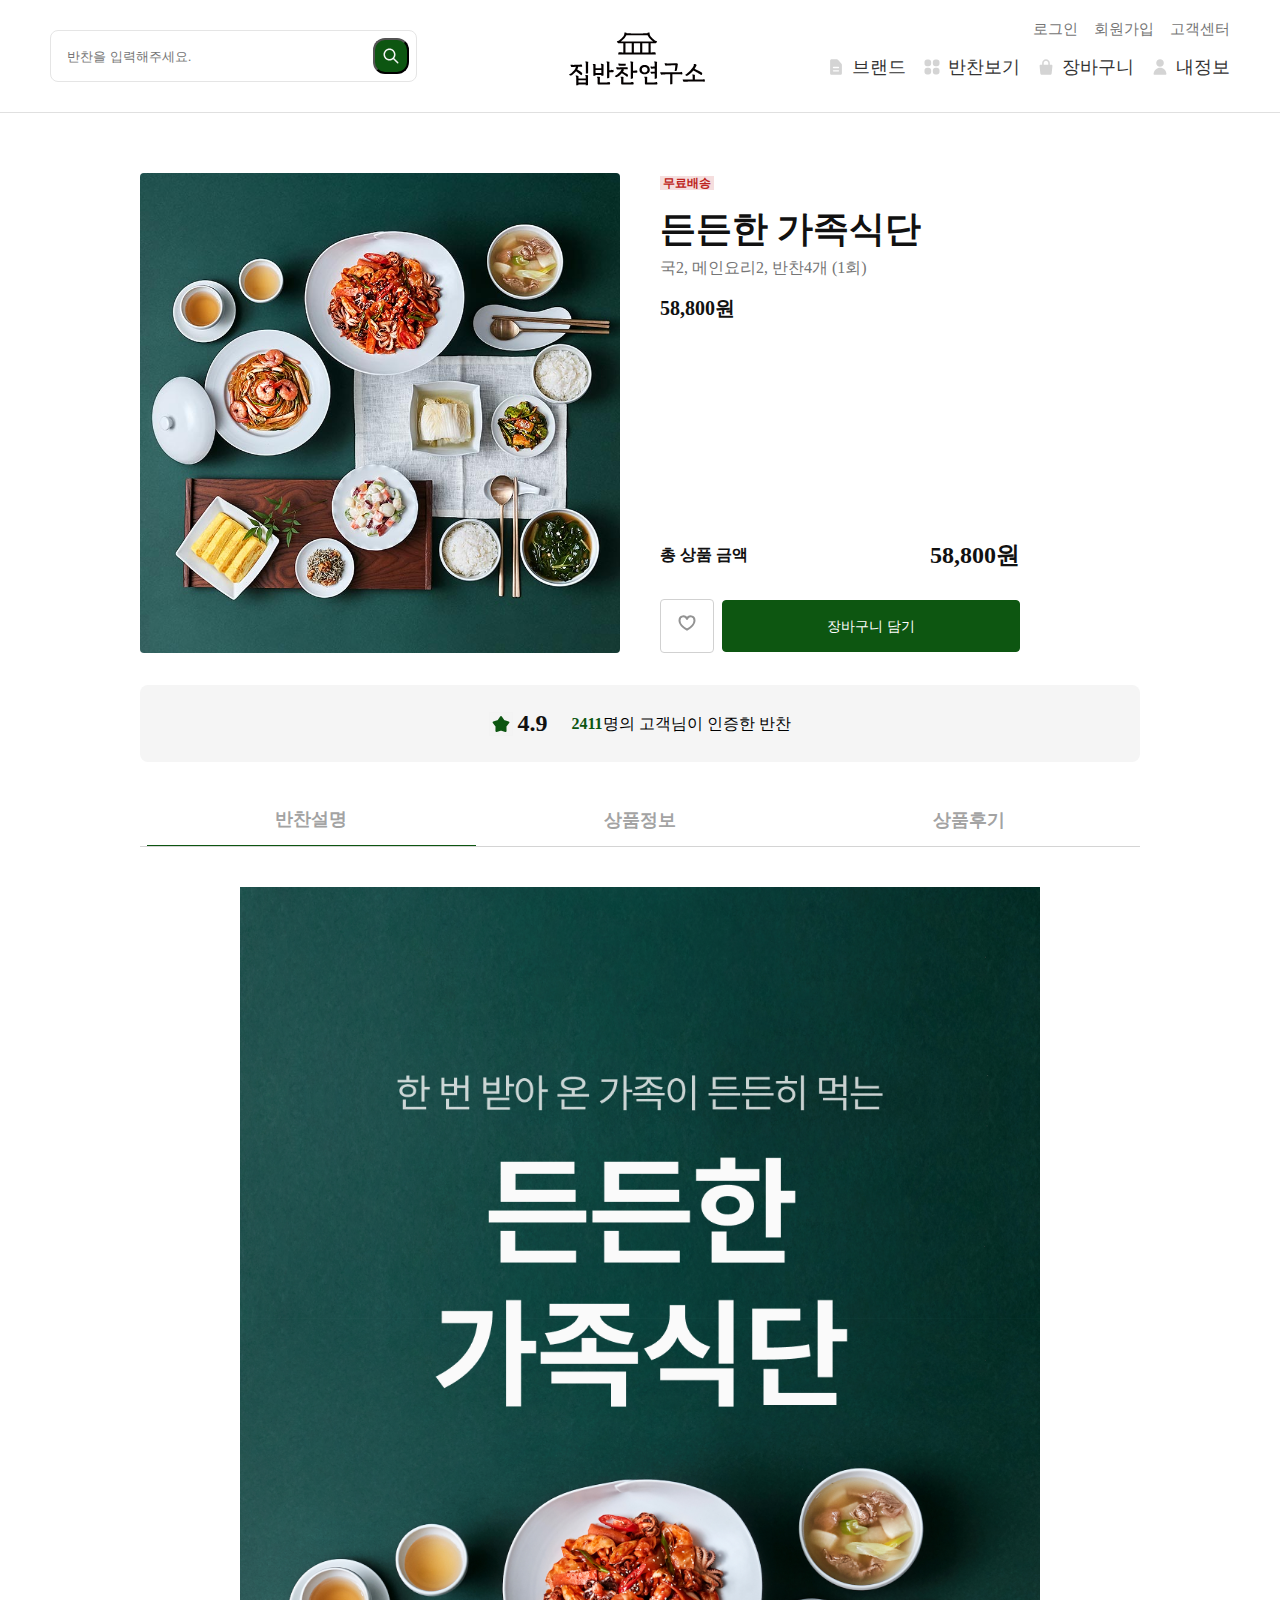
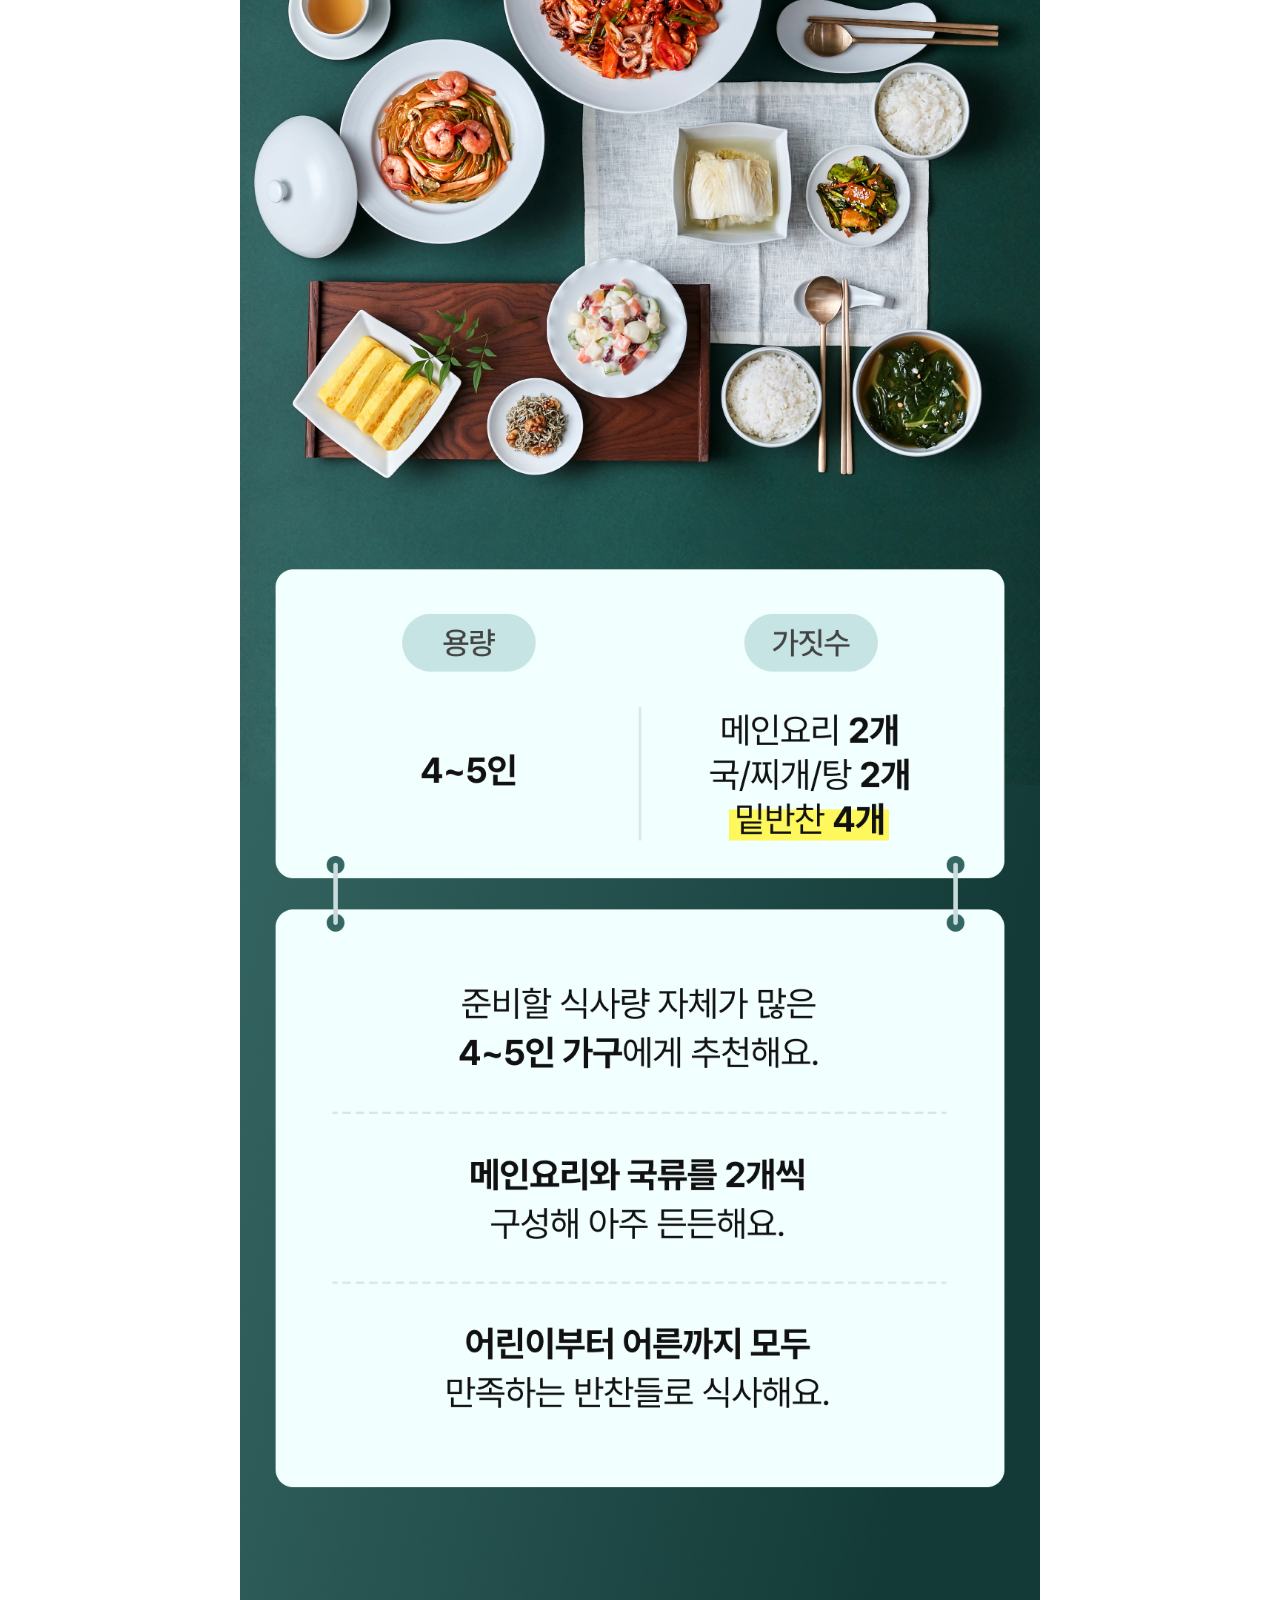
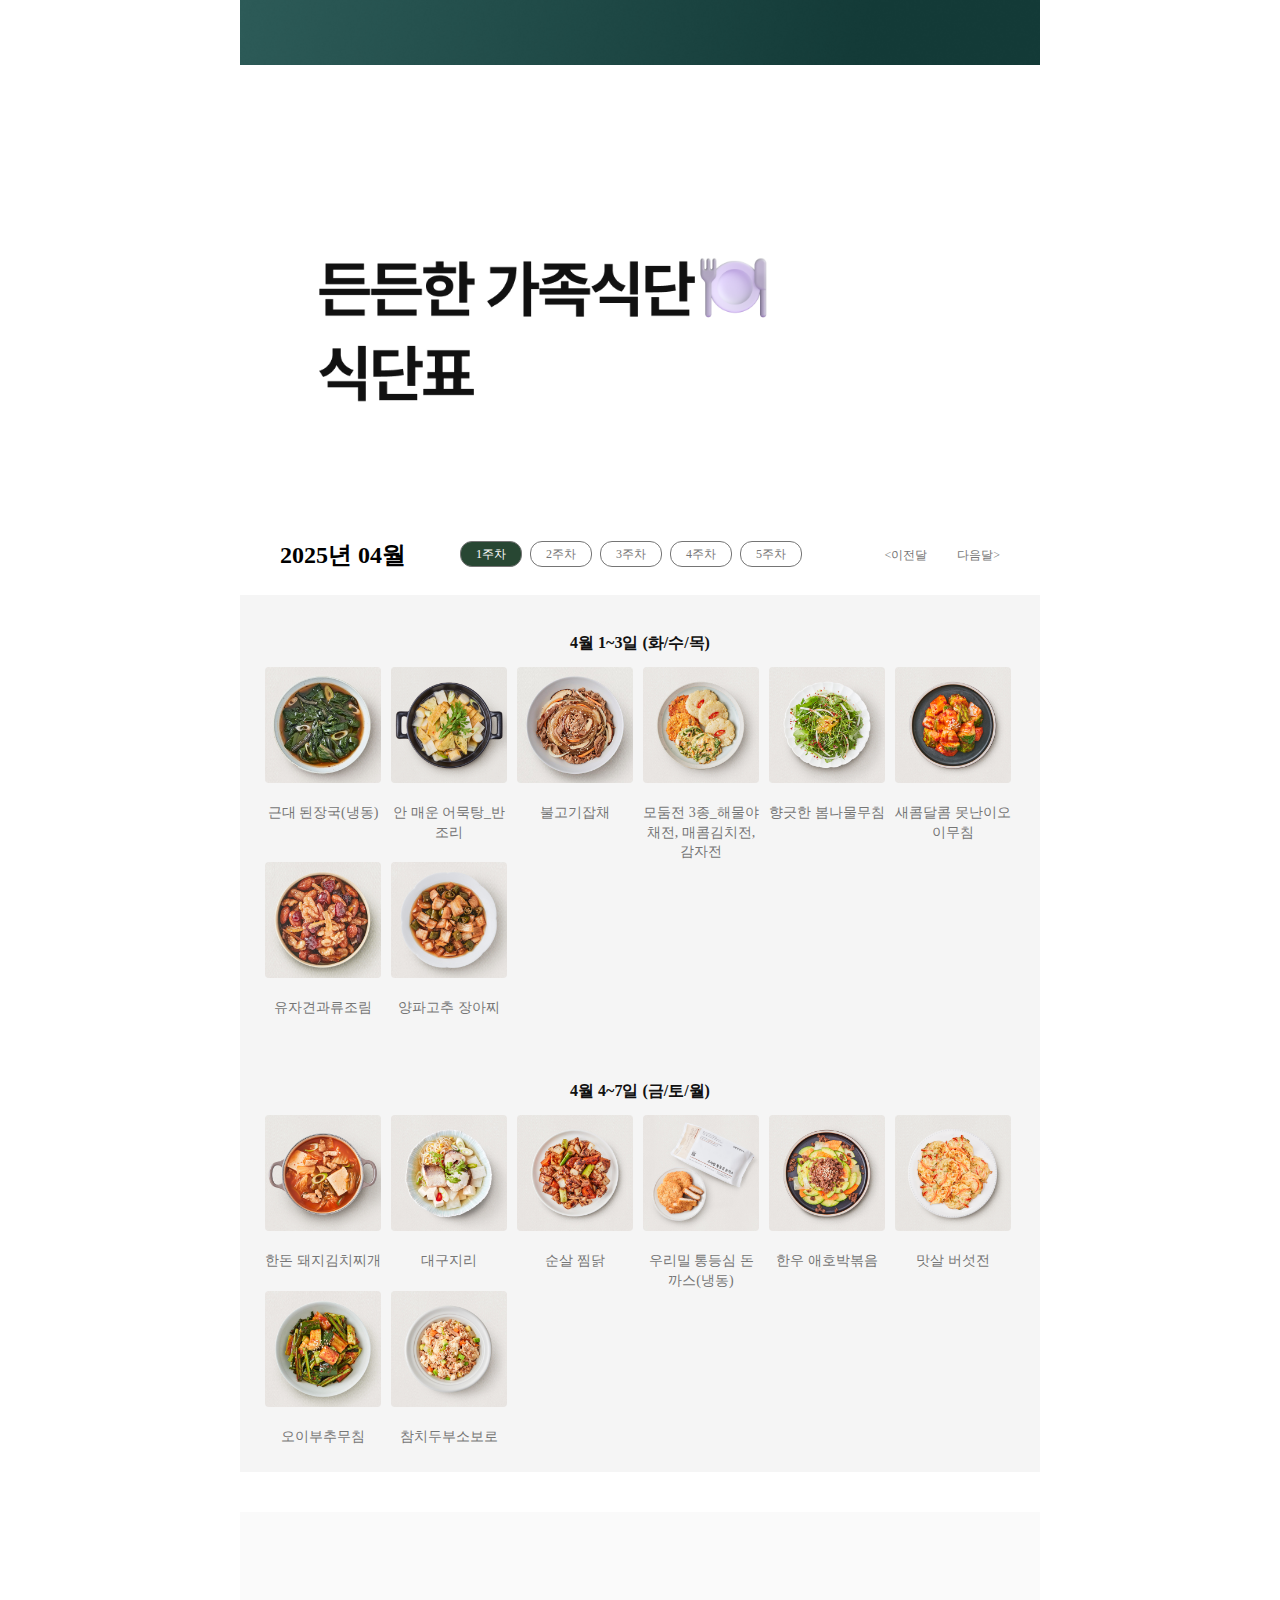
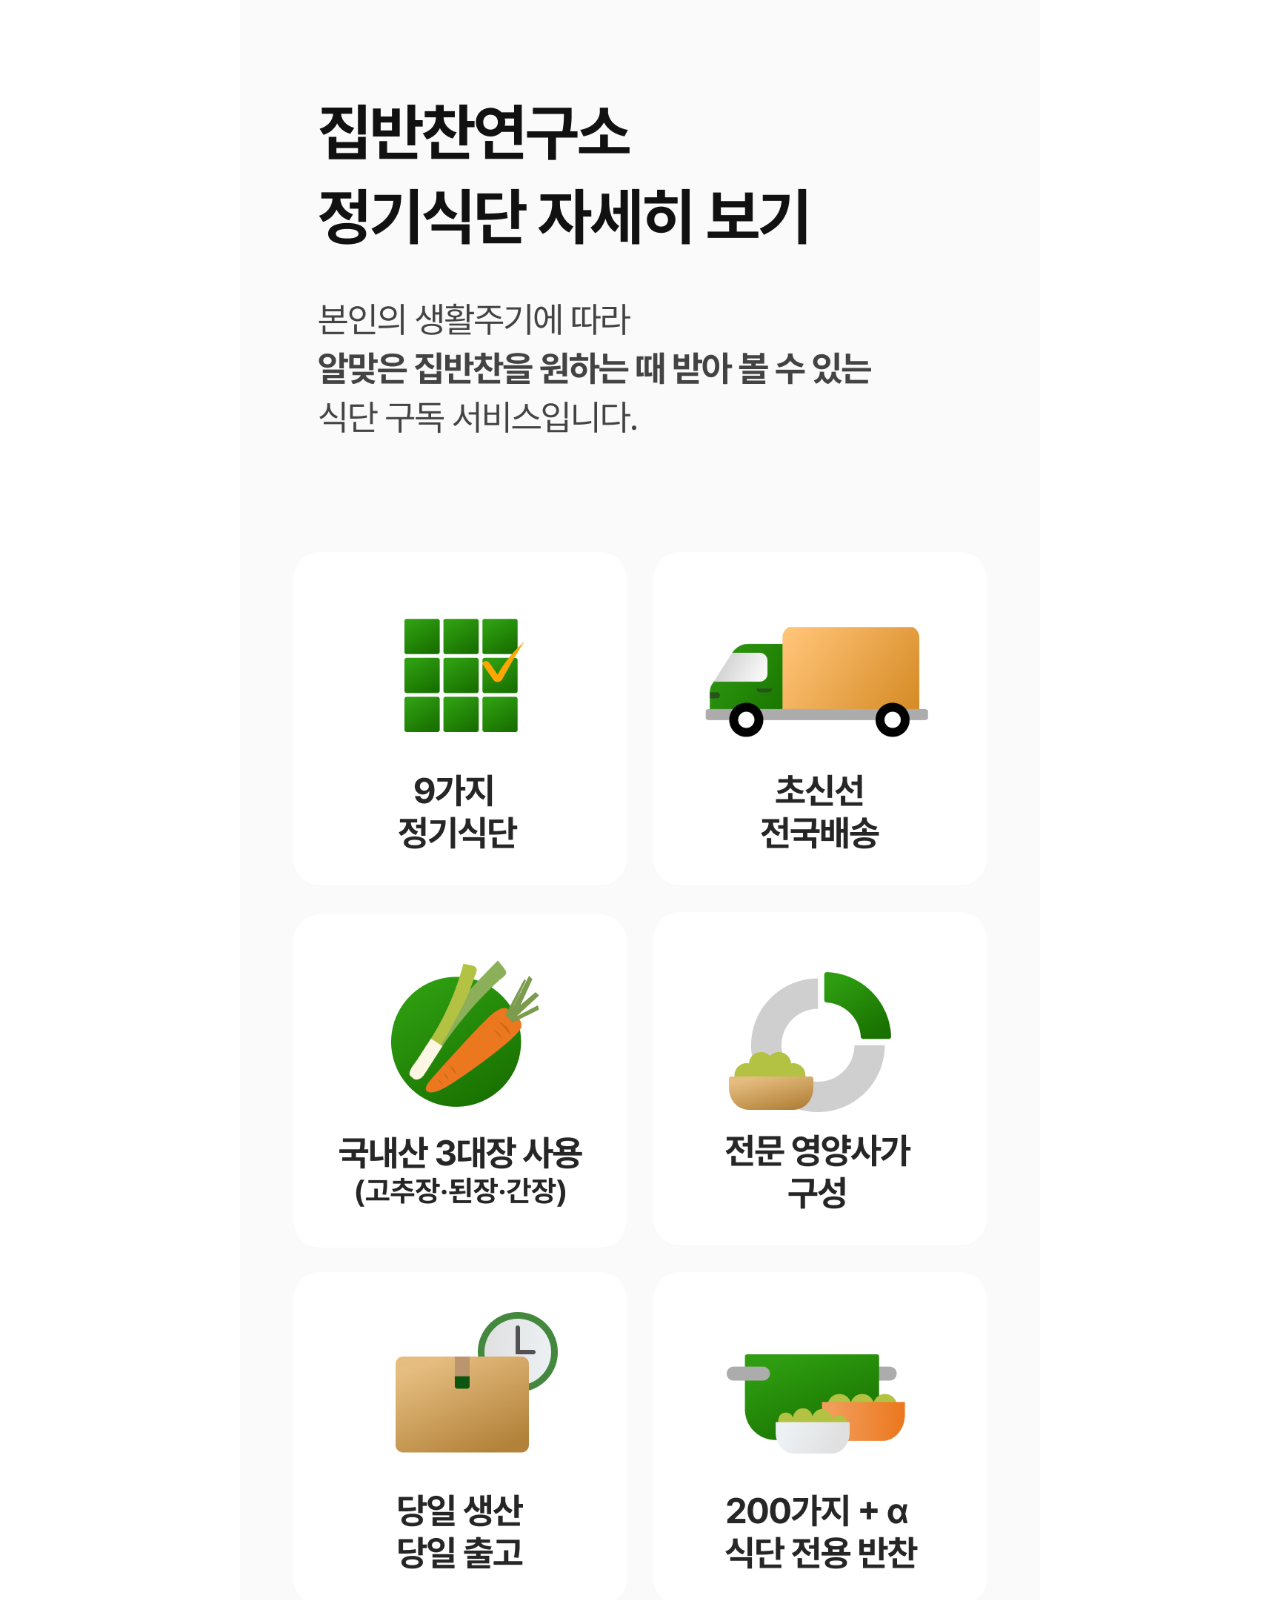
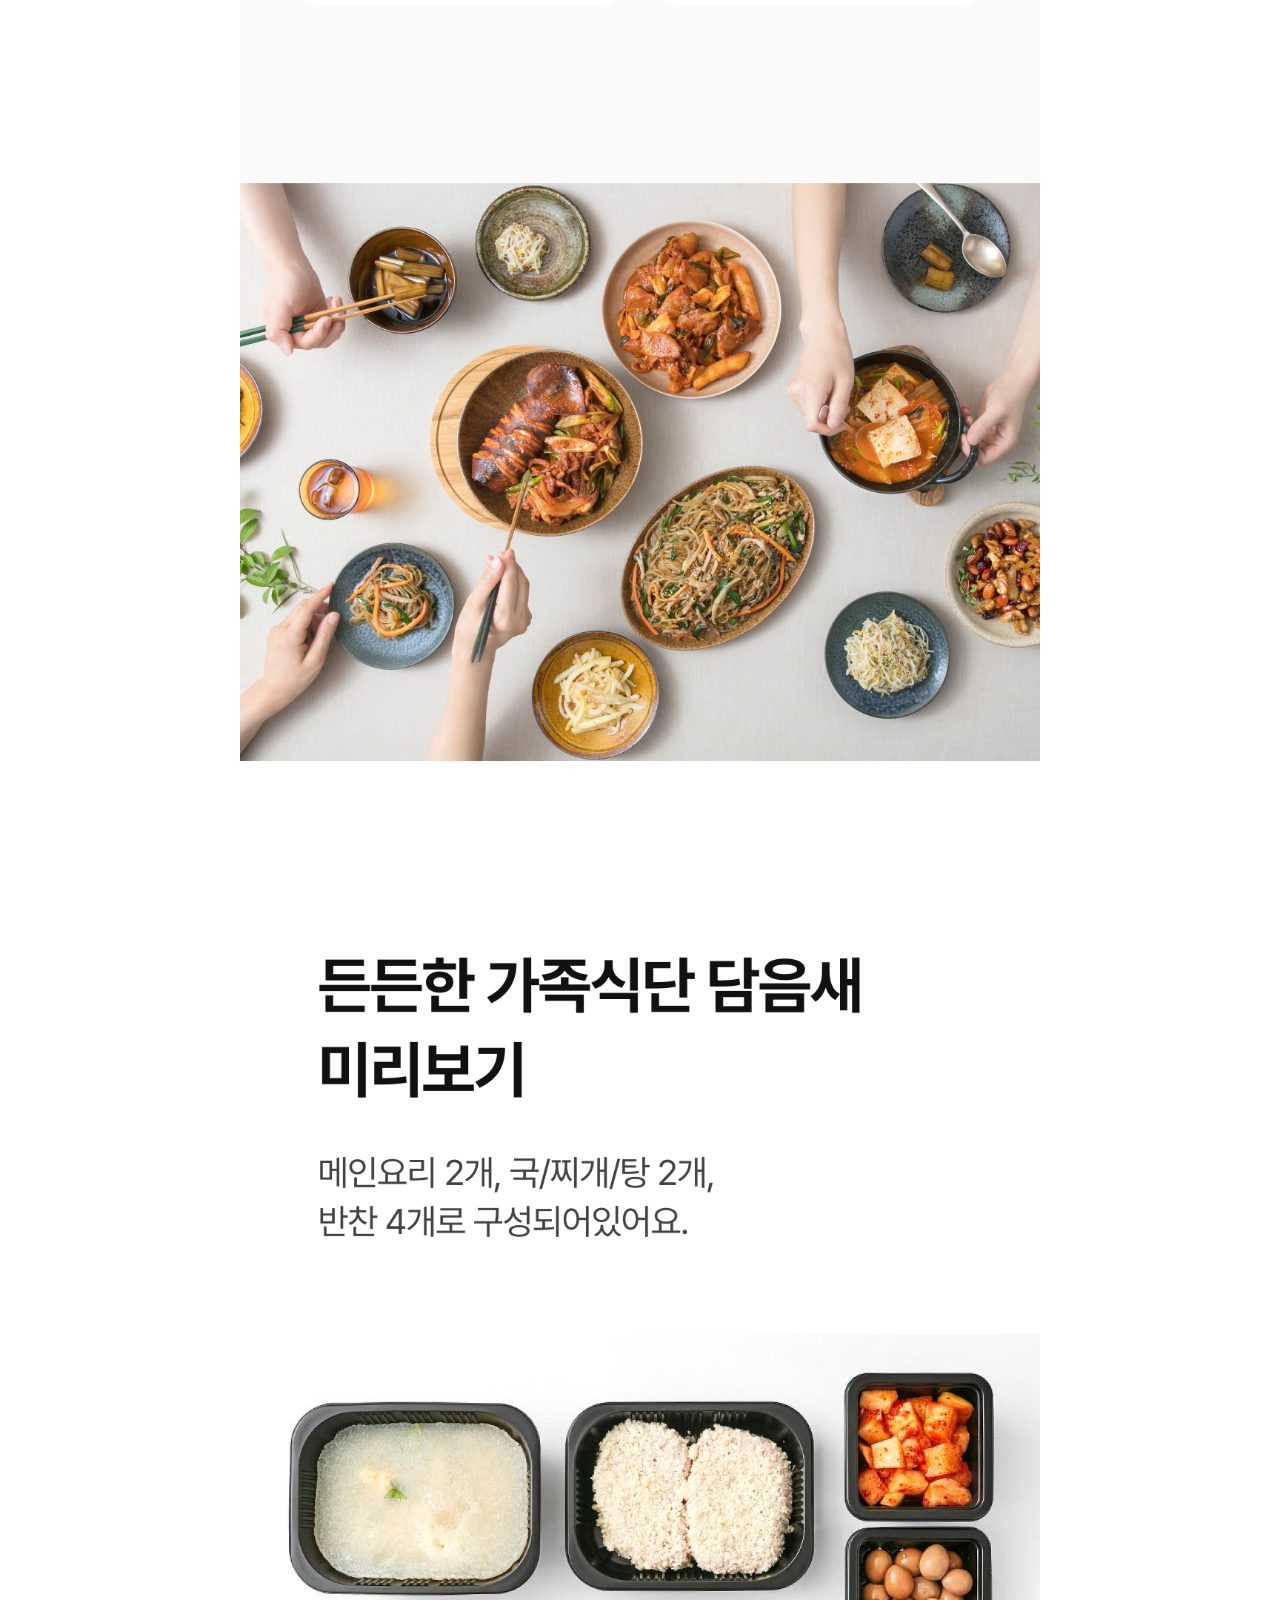
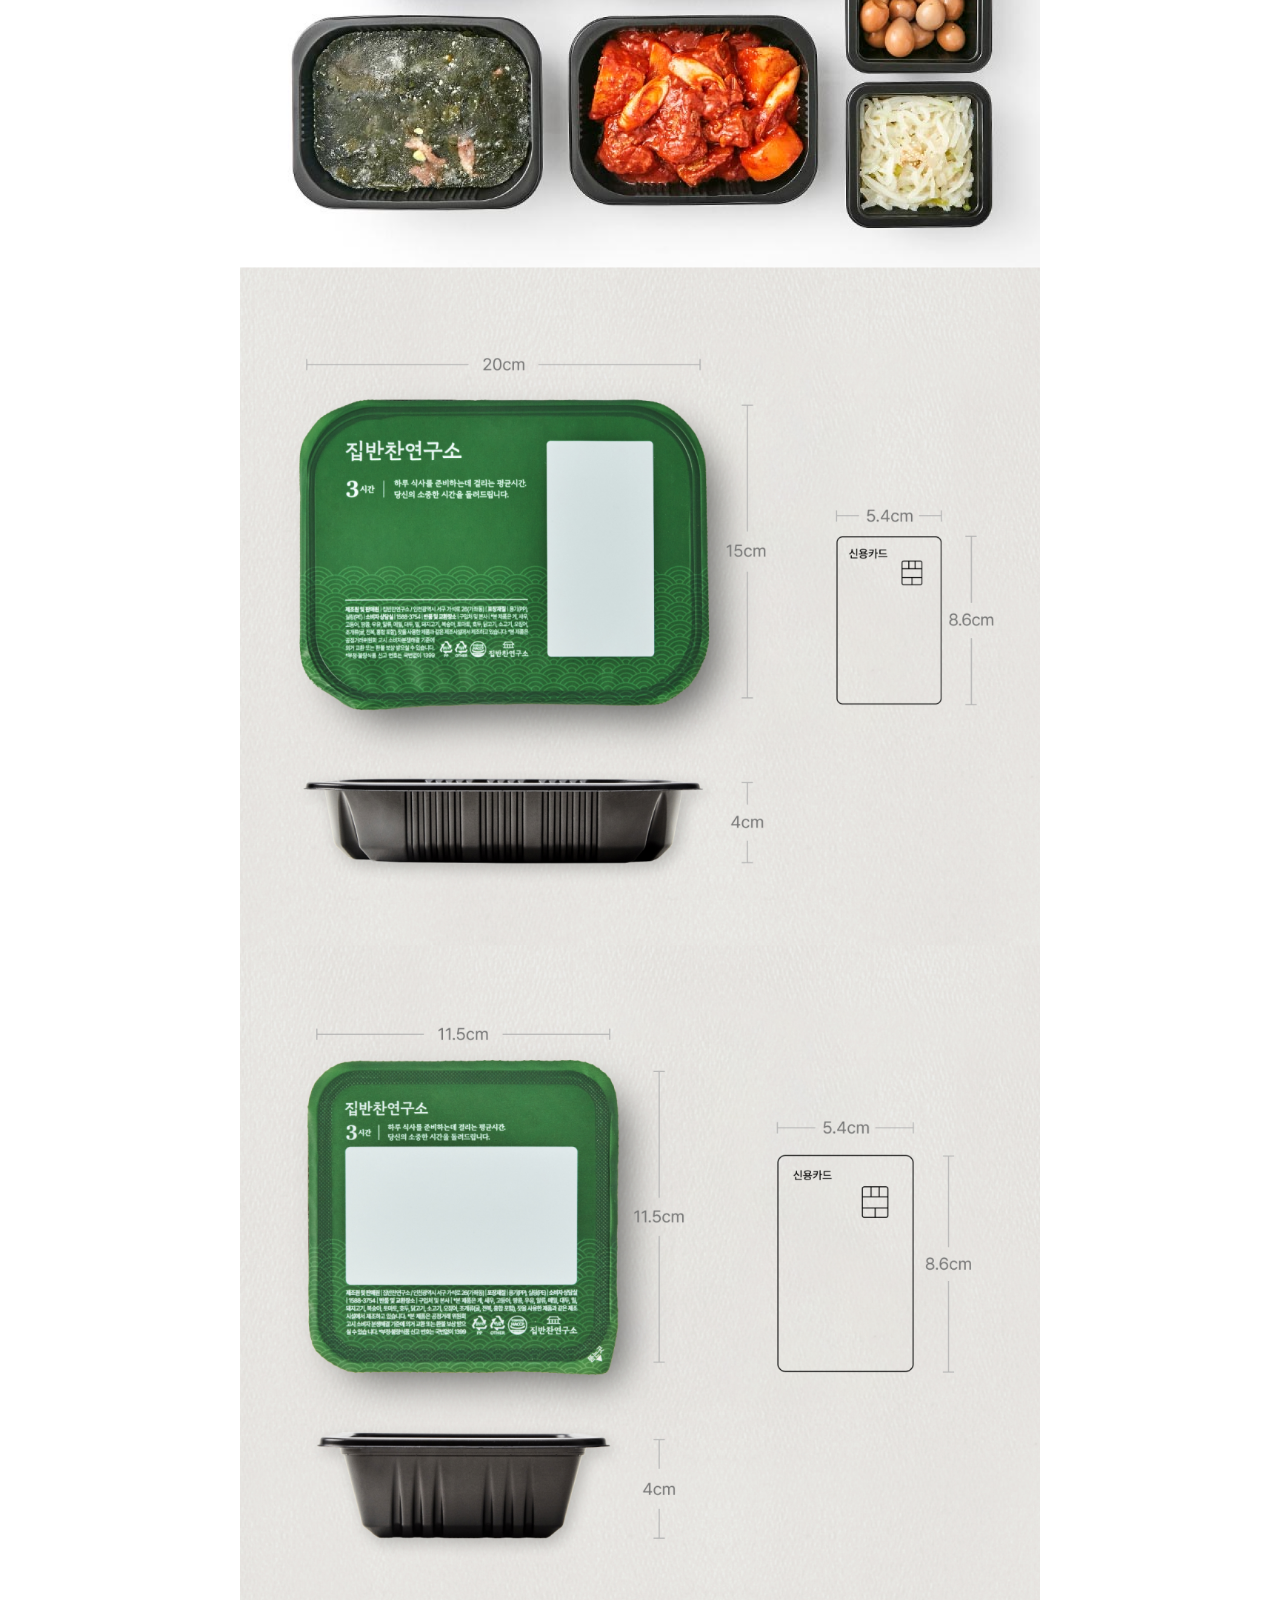
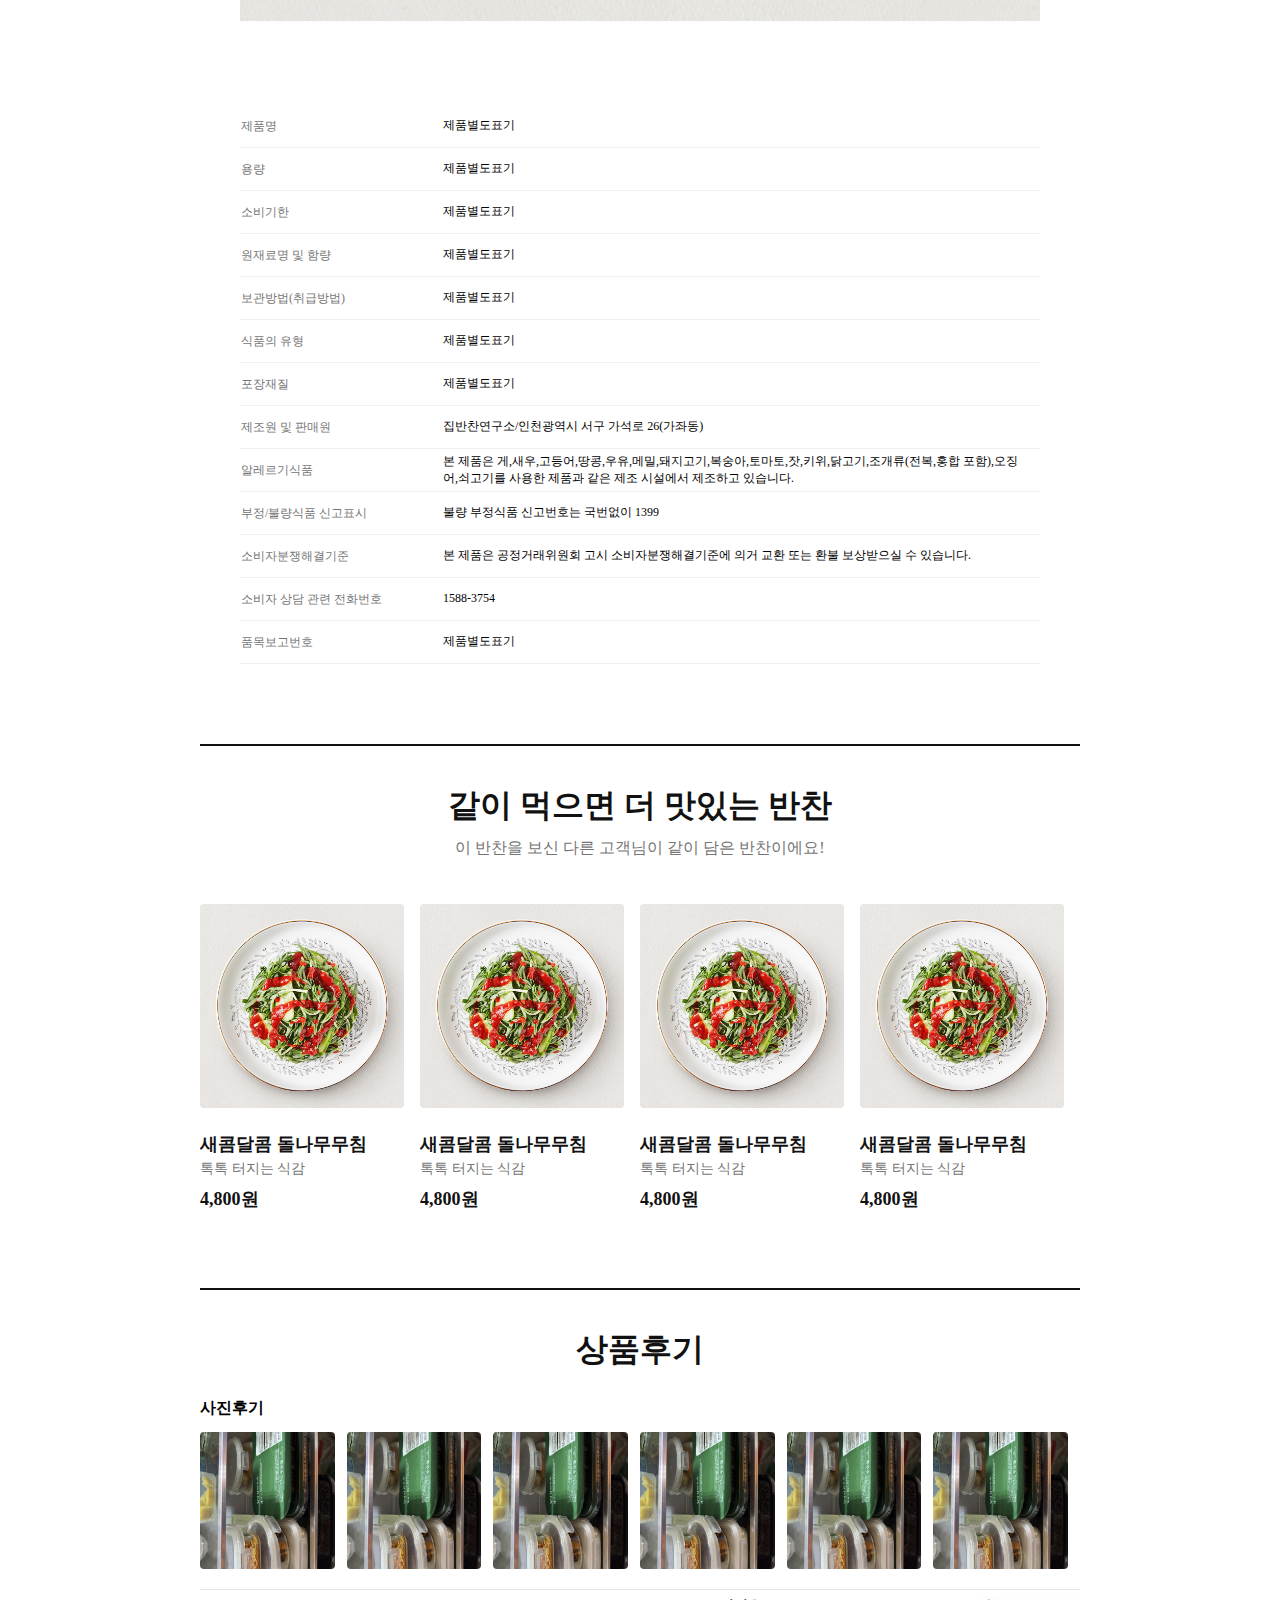
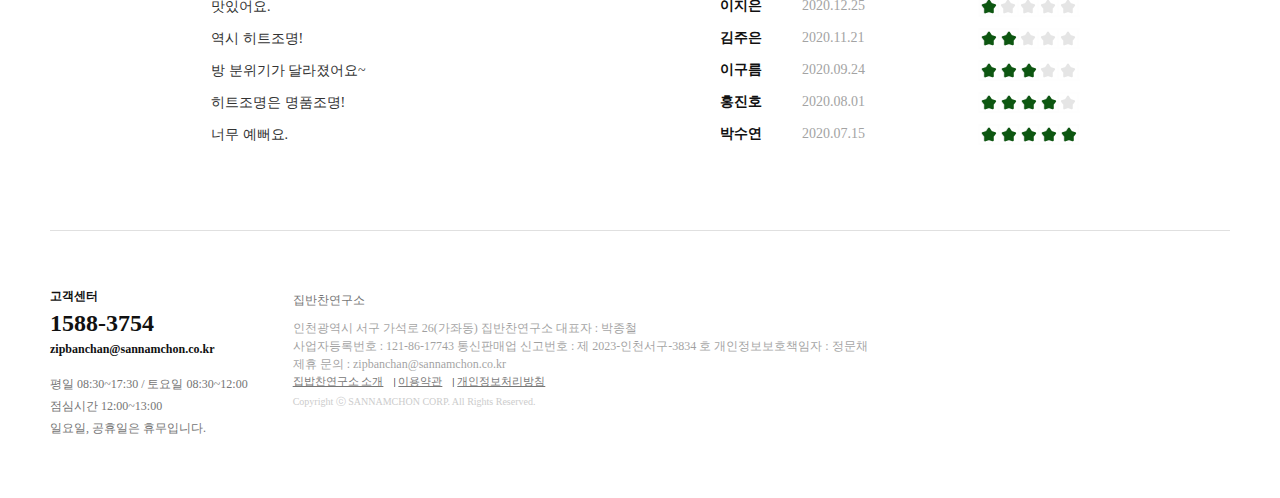
==== commit 44d55ee5: "Update sub.html" ====
--- a/sub.html
+++ b/sub.html
@@ -305,7 +305,7 @@
                             <li><img src="img/sub/RV0000572461.jpg"></li>
                             <li><img src="img/sub/RV0000572461.jpg"></li>
                             <li><img src="img/sub/RV0000572461.jpg"></li>
-                            <li><img src="img/sub/icon-star-0d5611-20.svg"></li>
+                            <li><img src="img/sub/RV0000572461.jpg"></li>
                         </ul>
                     </div>
                 </div>
@@ -373,4 +373,4 @@
 
 </body>
 
-</html>+</html>
